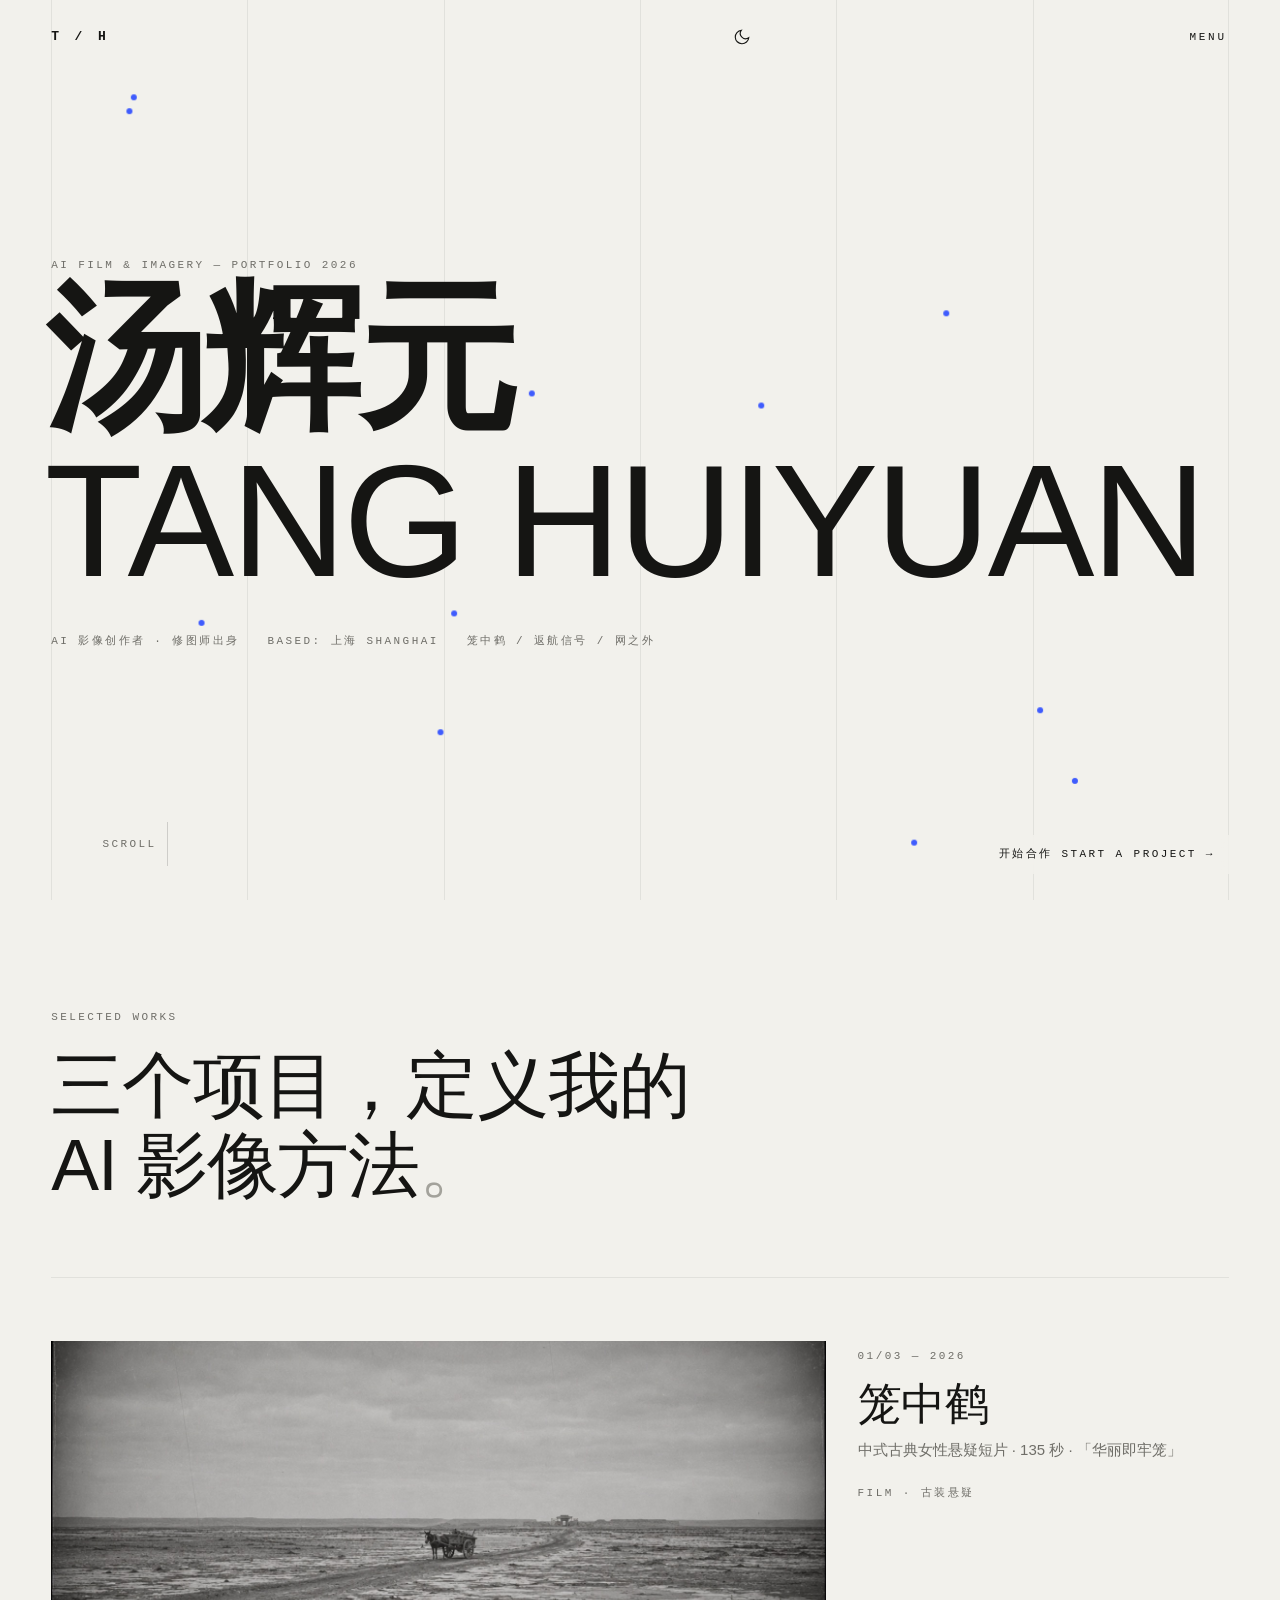
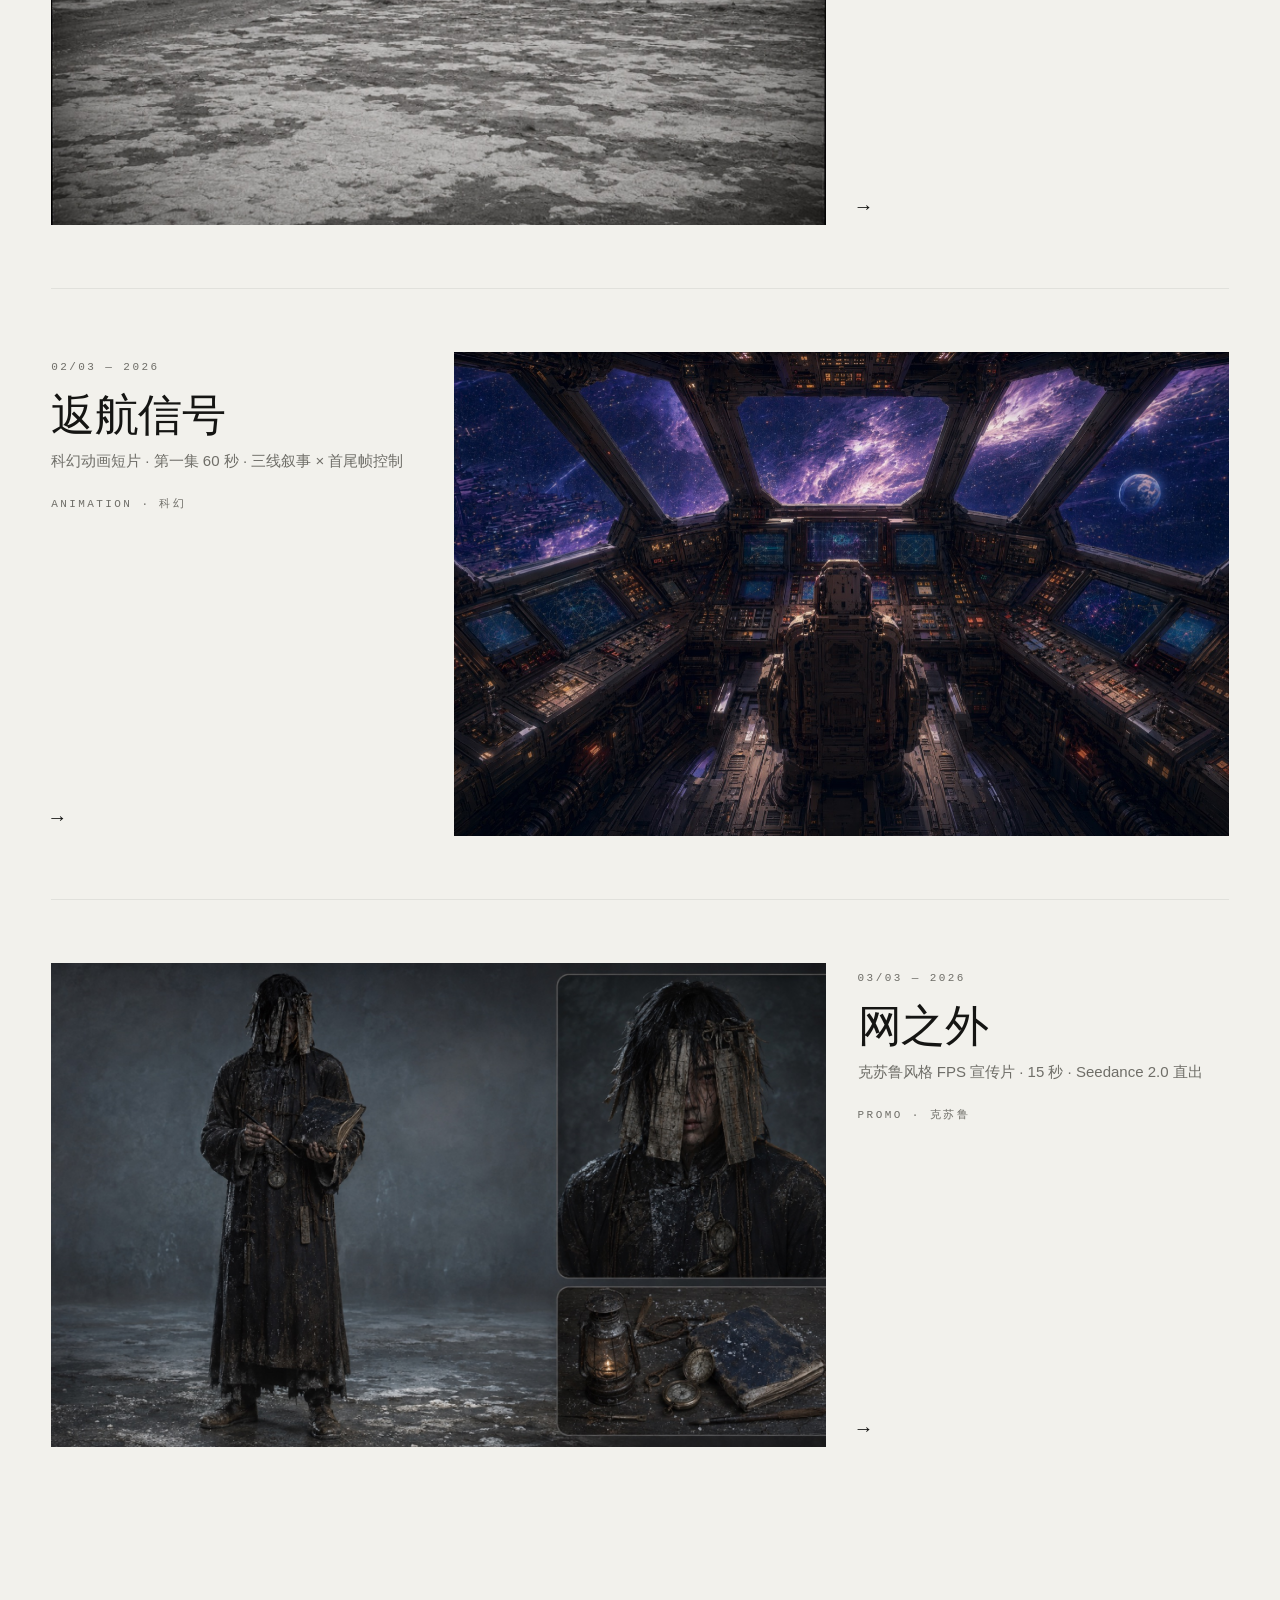
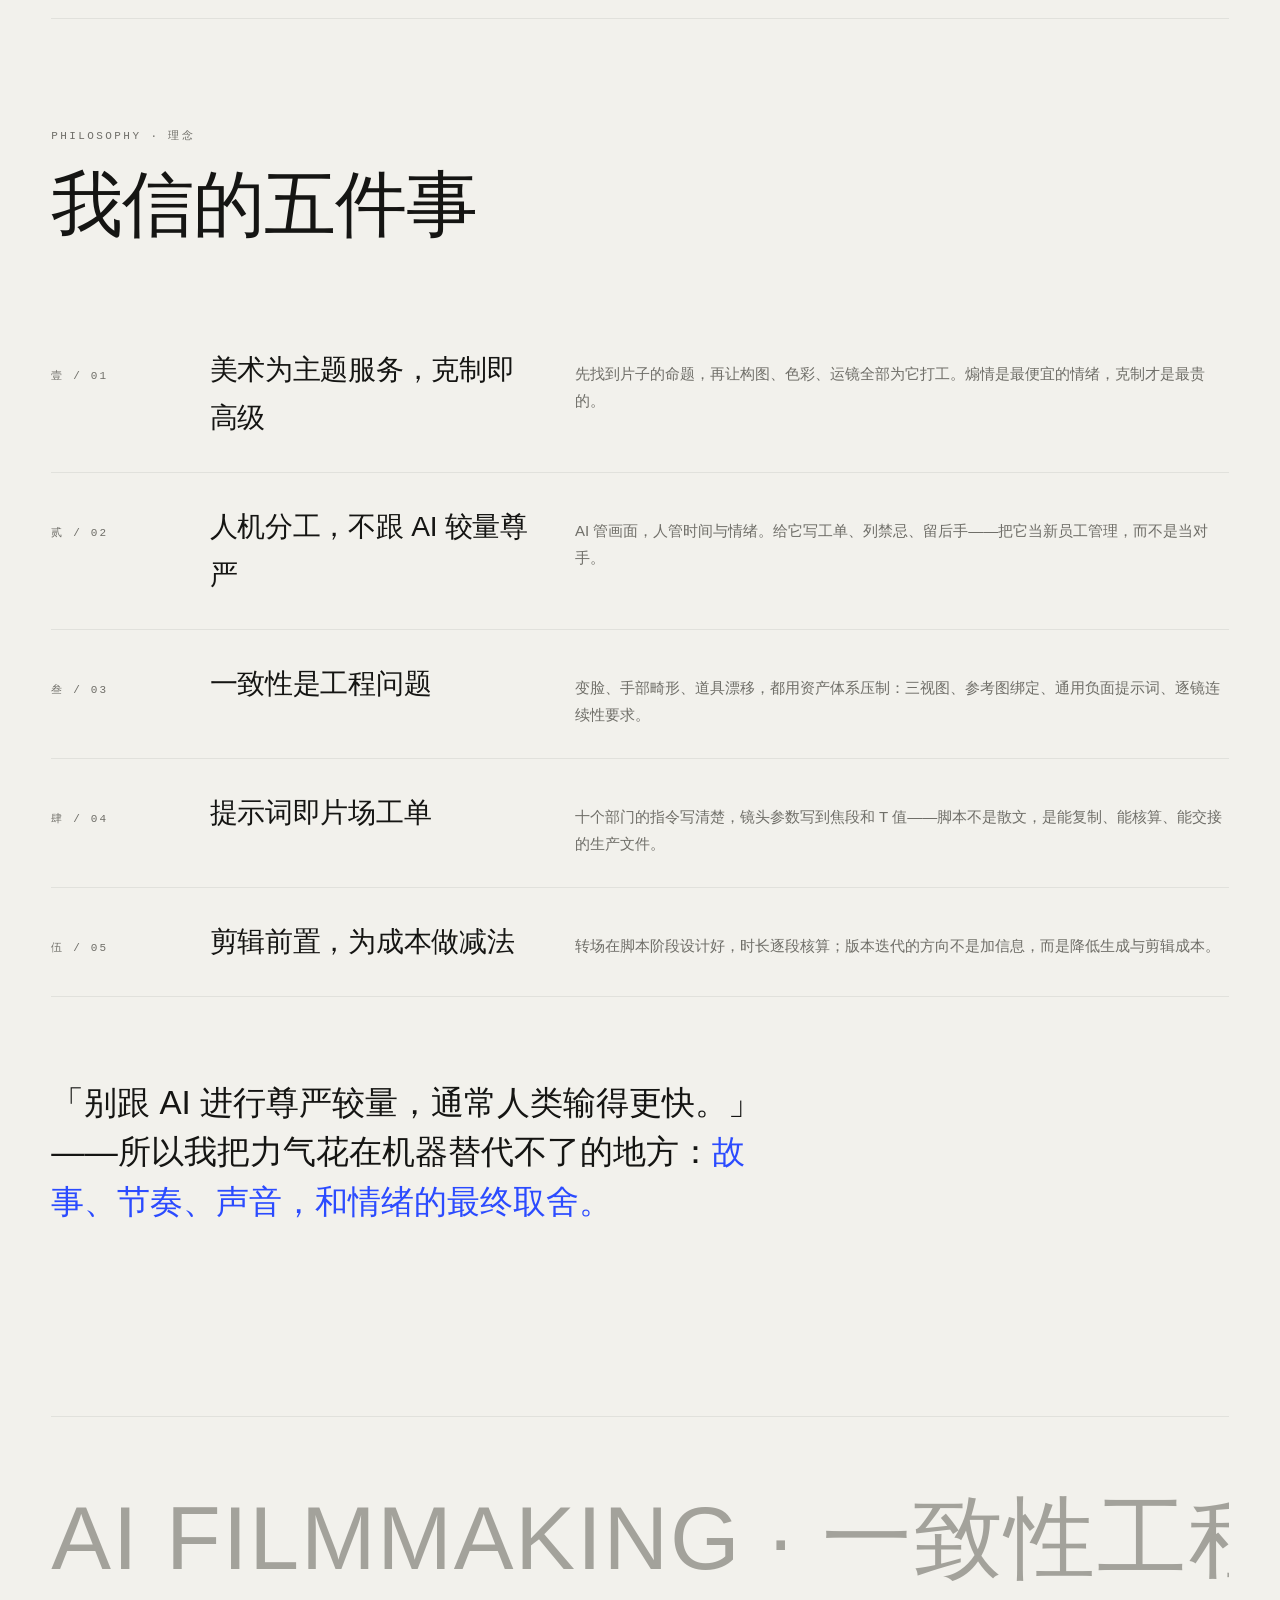
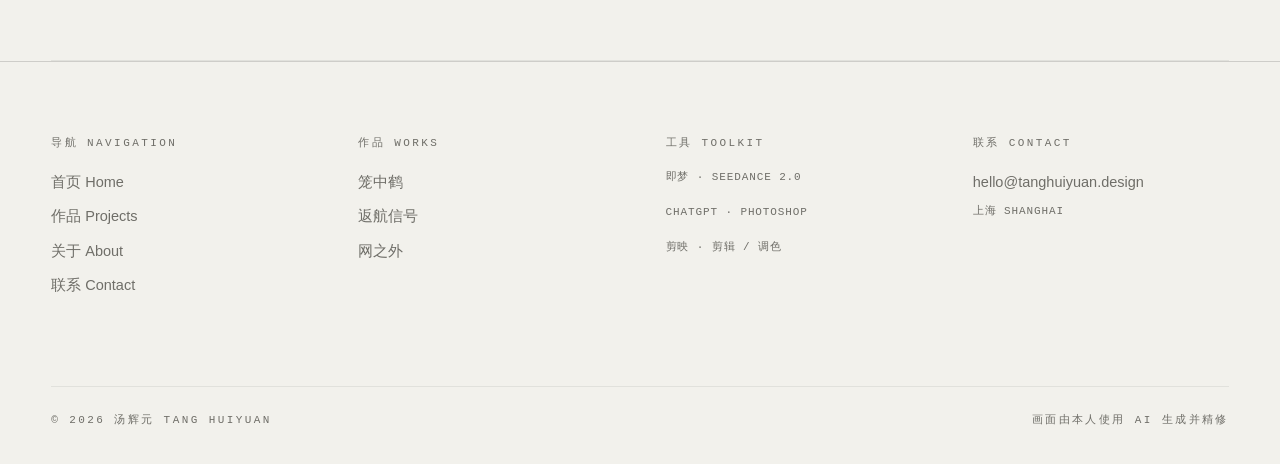
==== index.html @ d863634f "个人网站首发：首页/作品/三个项目详情/关于/联系" ====
<!DOCTYPE html>
<html lang="zh-CN">
<head>
<meta charset="UTF-8">
<meta name="viewport" content="width=device-width, initial-scale=1.0">
<title>汤辉元 TANG HUIYUAN · AI 影像创作者</title>
<meta name="description" content="汤辉元——修图师出身的 AI 影像创作者。笼中鹤 / 返航信号 / 网之外，三个 AI 短片项目与一套创作方法论。">
<link rel="stylesheet" href="css/style.css">
</head>
<body>

<header class="site-header">
  <a class="logo" href="index.html">T / H</a>
  <div class="header-center">
    <button class="theme-toggle" aria-label="切换明暗模式">
      <svg class="icon-moon" viewBox="0 0 24 24"><path d="M21 12.8A9 9 0 1 1 11.2 3a7 7 0 0 0 9.8 9.8z"/></svg>
      <svg class="icon-sun" viewBox="0 0 24 24"><circle cx="12" cy="12" r="4.4"/><path d="M12 2v2.6M12 19.4V22M2 12h2.6M19.4 12H22M4.9 4.9l1.9 1.9M17.2 17.2l1.9 1.9M19.1 4.9l-1.9 1.9M6.8 17.2l-1.9 1.9"/></svg>
    </button>
  </div>
  <button class="menu-btn">MENU</button>
</header>

<!-- 全屏菜单 -->
<div class="menu-overlay">
  <svg class="menu-arc" viewBox="0 0 1440 900" preserveAspectRatio="none" aria-hidden="true">
    <path d="M 380 -60 Q 850 450 320 960" stroke="rgba(240,239,233,0.16)" fill="none" stroke-width="1"/>
    <circle cx="528" cy="144" r="4" fill="#4d6bff"/>
    <circle cx="596" cy="348" r="4" fill="#4d6bff"/>
    <circle cx="584" cy="552" r="4" fill="#4d6bff"/>
    <circle cx="492" cy="756" r="4" fill="#4d6bff"/>
  </svg>
  <button class="menu-close" aria-label="关闭菜单">
    <svg viewBox="0 0 24 24" fill="none"><path d="M5 5l14 14M19 5L5 19"/></svg>
  </button>
  <nav class="menu-items">
    <div class="menu-item"><span class="no">01</span><a href="index.html">Home<span class="chev-hide"></span></a></div>
    <div class="menu-item"><span class="no">02</span><a href="projects.html">Projects</a><button class="toggle-projects chev" aria-label="展开项目列表">▾</button>
      <ul class="menu-sub">
        <li><a href="project-lhz.html"><span class="n">01</span>笼中鹤</a></li>
        <li><a href="project-fhxh.html"><span class="n">02</span>返航信号</a></li>
        <li><a href="project-wzw.html"><span class="n">03</span>网之外</a></li>
      </ul>
    </div>
    <div class="menu-item"><span class="no">03</span><a href="about.html">About</a></div>
    <div class="menu-item"><span class="no">04</span><a href="contact.html">Contact</a></div>
  </nav>
  <div class="menu-meta mono">AI IMAGERY CREATOR · SHANGHAI · 2026</div>
</div>

<main class="wrap">

  <!-- Hero -->
  <section class="hero" data-cursor-preview>
    <div class="cursor-img" aria-hidden="true">
      <img src="assets/asset-06-veiled-cover.jpg" alt="">
      <img src="assets/return-01-cockpit.jpg" alt="">
      <img src="assets/style-oldphoto.jpg" alt="">
    </div>
    <div class="reveal in">
      <span class="mono">AI FILM &amp; IMAGERY — PORTFOLIO 2026</span>
    </div>
    <h1 class="hero-name reveal in d1">汤辉元<br><span class="thin">TANG HUIYUAN</span></h1>
    <div class="hero-meta reveal in d2">
      <span class="mono">AI 影像创作者 · 修图师出身</span>
      <span class="mono">BASED: 上海 SHANGHAI</span>
      <span class="mono">笼中鹤 / 返航信号 / 网之外</span>
    </div>
    <div class="hero-scrollhint"><span class="mono">SCROLL</span><span class="bar"></span></div>
  </section>

  <!-- Selected Works -->
  <section class="section" id="works">
    <div class="sec-head reveal">
      <span class="mono">SELECTED WORKS</span>
      <h2 class="sec-title">三个项目，定义我的<br>AI 影像方法<span class="ghost">。</span></h2>
    </div>

    <a class="work-block reveal" href="project-lhz.html">
      <div class="work-media"><img src="assets/style-oldphoto.jpg" alt="笼中鹤——中式叙事影像探索"></div>
      <div class="work-info">
        <div class="work-idx mono">01/03 — 2026</div>
        <h3 class="work-title">笼中鹤</h3>
        <p class="work-sub">中式古典女性悬疑短片 · 135 秒 · 「华丽即牢笼」</p>
        <span class="work-cat mono">FILM · 古装悬疑</span>
        <span class="work-arrow">→</span>
      </div>
    </a>

    <a class="work-block alt reveal" href="project-fhxh.html">
      <div class="work-media"><img src="assets/return-01-cockpit.jpg" alt="返航信号——驾驶舱主场景概念图"></div>
      <div class="work-info">
        <div class="work-idx mono">02/03 — 2026</div>
        <h3 class="work-title">返航信号</h3>
        <p class="work-sub">科幻动画短片 · 第一集 60 秒 · 三线叙事 × 首尾帧控制</p>
        <span class="work-cat mono">ANIMATION · 科幻</span>
        <span class="work-arrow">→</span>
      </div>
    </a>

    <a class="work-block reveal" href="project-wzw.html">
      <div class="work-media"><img src="assets/asset-06-veiled-cover.jpg" alt="网之外——真人实拍风角色资产"></div>
      <div class="work-info">
        <div class="work-idx mono">03/03 — 2026</div>
        <h3 class="work-title">网之外</h3>
        <p class="work-sub">克苏鲁风格 FPS 宣传片 · 15 秒 · Seedance 2.0 直出</p>
        <span class="work-cat mono">PROMO · 克苏鲁</span>
        <span class="work-arrow">→</span>
      </div>
    </a>
  </section>

  <!-- 理念 -->
  <section class="section beliefs" id="beliefs">
    <div class="sec-head reveal">
      <span class="mono">PHILOSOPHY · 理念</span>
      <h2 class="sec-title">我信的五件事</h2>
    </div>
    <div class="belief-row reveal">
      <span class="b-no">壹 / 01</span>
      <span class="b-t">美术为主题服务，克制即高级</span>
      <span class="b-d">先找到片子的命题，再让构图、色彩、运镜全部为它打工。煽情是最便宜的情绪，克制才是最贵的。</span>
    </div>
    <div class="belief-row reveal">
      <span class="b-no">贰 / 02</span>
      <span class="b-t">人机分工，不跟 AI 较量尊严</span>
      <span class="b-d">AI 管画面，人管时间与情绪。给它写工单、列禁忌、留后手——把它当新员工管理，而不是当对手。</span>
    </div>
    <div class="belief-row reveal">
      <span class="b-no">叁 / 03</span>
      <span class="b-t">一致性是工程问题</span>
      <span class="b-d">变脸、手部畸形、道具漂移，都用资产体系压制：三视图、参考图绑定、通用负面提示词、逐镜连续性要求。</span>
    </div>
    <div class="belief-row reveal">
      <span class="b-no">肆 / 04</span>
      <span class="b-t">提示词即片场工单</span>
      <span class="b-d">十个部门的指令写清楚，镜头参数写到焦段和 T 值——脚本不是散文，是能复制、能核算、能交接的生产文件。</span>
    </div>
    <div class="belief-row reveal">
      <span class="b-no">伍 / 05</span>
      <span class="b-t">剪辑前置，为成本做减法</span>
      <span class="b-d">转场在脚本阶段设计好，时长逐段核算；版本迭代的方向不是加信息，而是降低生成与剪辑成本。</span>
    </div>
    <p class="belief-quote reveal">「别跟 AI 进行尊严较量，通常人类输得更快。」——所以我把力气花在机器替代不了的地方：<em>故事、节奏、声音，和情绪的最终取舍。</em></p>
  </section>

  <!-- 跑马灯 -->
  <div class="marquee" aria-hidden="true">
    <div class="track">
      <span>AI FILMMAKING · 一致性工程 · 片场工单 · 剪辑前置 ·&nbsp;</span>
      <span>AI FILMMAKING · 一致性工程 · 片场工单 · 剪辑前置 ·&nbsp;</span>
    </div>
  </div>

</main>

<footer class="site-footer">
  <div class="foot-grid">
    <div>
      <span class="mono">导航 Navigation</span>
      <ul>
        <li><a href="index.html">首页 Home</a></li>
        <li><a href="projects.html">作品 Projects</a></li>
        <li><a href="about.html">关于 About</a></li>
        <li><a href="contact.html">联系 Contact</a></li>
      </ul>
    </div>
    <div>
      <span class="mono">作品 Works</span>
      <ul>
        <li><a href="project-lhz.html">笼中鹤</a></li>
        <li><a href="project-fhxh.html">返航信号</a></li>
        <li><a href="project-wzw.html">网之外</a></li>
      </ul>
    </div>
    <div>
      <span class="mono">工具 Toolkit</span>
      <ul>
        <li><span class="mono" style="letter-spacing:0.08em;">即梦 · Seedance 2.0</span></li>
        <li><span class="mono" style="letter-spacing:0.08em;">ChatGPT · Photoshop</span></li>
        <li><span class="mono" style="letter-spacing:0.08em;">剪映 · 剪辑 / 调色</span></li>
      </ul>
    </div>
    <div>
      <span class="mono">联系 Contact</span>
      <ul>
        <li><a href="contact.html">hello@tanghuiyuan.design</a></li>
        <li><span class="mono" style="letter-spacing:0.08em;">上海 SHANGHAI</span></li>
      </ul>
    </div>
  </div>
  <div class="foot-bottom">
    <span class="mono">© 2026 汤辉元 TANG HUIYUAN</span>
    <span class="mono">画面由本人使用 AI 生成并精修</span>
  </div>
</footer>

<a class="start-project" href="contact.html">开始合作 START A PROJECT →</a>

<script src="js/main.js"></script>
</body>
</html>
---- css/style.css ----
/* ============================================================
   汤辉元 · 个人网站 — Swiss/Editorial 风格
   浅色默认 + 深色切换 / 网格线 + 蓝点 / 超大标题 + 等宽标签
   ============================================================ */

:root {
  --bg: #f2f1ec;
  --ink: #151513;
  --muted: #6f6e68;
  --faint: #a3a29b;
  --line: rgba(21, 21, 19, 0.07);
  --line-strong: rgba(21, 21, 19, 0.16);
  --dot: #2b4bff;
  --accent: #2b4bff;
  --panel: rgba(21, 21, 19, 0.04);
  --header-bg: rgba(242, 241, 236, 0.82);
  --ease: cubic-bezier(0.22, 1, 0.36, 1);
  --font-sans: "Helvetica Neue", "PingFang SC", "Hiragino Sans GB", "Microsoft YaHei", Arial, sans-serif;
  --font-mono: "SF Mono", "Menlo", "Monaco", ui-monospace, monospace;
}

body.dark {
  --bg: #0e0e0d;
  --ink: #eceae4;
  --muted: #8f8e88;
  --faint: #5c5b56;
  --line: rgba(236, 234, 228, 0.08);
  --line-strong: rgba(236, 234, 228, 0.2);
  --dot: #4d6bff;
  --accent: #6c85ff;
  --panel: rgba(236, 234, 228, 0.05);
  --header-bg: rgba(14, 14, 13, 0.82);
}

* { margin: 0; padding: 0; box-sizing: border-box; }

html { scroll-behavior: smooth; }

body {
  background: var(--bg);
  color: var(--ink);
  font-family: var(--font-sans);
  font-size: 16px;
  line-height: 1.7;
  -webkit-font-smoothing: antialiased;
  transition: background 0.5s var(--ease), color 0.5s var(--ease);
  overflow-x: hidden;
}

::selection { background: var(--dot); color: #fff; }

a { color: inherit; text-decoration: none; }
img { display: block; max-width: 100%; }
button { background: none; border: none; cursor: pointer; color: inherit; font: inherit; }

/* ---------- 等宽标签 ---------- */
.mono {
  font-family: var(--font-mono);
  font-size: 11px;
  letter-spacing: 0.22em;
  text-transform: uppercase;
  color: var(--muted);
  font-weight: 400;
}

/* ---------- 固定网格线 ---------- */
.gridlines {
  position: fixed; inset: 0;
  pointer-events: none;
  z-index: 0;
  display: grid;
  grid-template-columns: repeat(6, 1fr);
  padding: 0 clamp(20px, 4vw, 64px);
}
.gridlines span {
  border-left: 1px solid var(--line);
  transition: border-color 0.5s var(--ease);
}
.gridlines span:last-child { border-right: 1px solid var(--line); }

/* ---------- 蓝点层 ---------- */
.dots { position: fixed; inset: 0; pointer-events: none; z-index: 1; }
.dot {
  position: absolute;
  width: 6px; height: 6px;
  border-radius: 50%;
  background: var(--dot);
  opacity: 0.9;
  will-change: transform;
}

/* ---------- 页头 ---------- */
.site-header {
  position: fixed;
  top: 0; left: 0; right: 0;
  z-index: 60;
  display: flex;
  align-items: center;
  justify-content: space-between;
  padding: 22px clamp(20px, 4vw, 64px);
  background: transparent;
  transition: background 0.4s var(--ease), backdrop-filter 0.4s;
}
.site-header.scrolled {
  background: var(--header-bg);
  backdrop-filter: blur(10px);
  -webkit-backdrop-filter: blur(10px);
}
.logo {
  font-family: var(--font-mono);
  font-size: 13px;
  letter-spacing: 0.3em;
  font-weight: 600;
  z-index: 2;
}
.header-center { position: absolute; left: 58%; transform: translateX(-50%); }
.theme-toggle {
  width: 36px; height: 36px;
  display: flex; align-items: center; justify-content: center;
  border-radius: 50%;
  transition: transform 0.4s var(--ease);
}
.theme-toggle:hover { transform: rotate(40deg) scale(1.1); }
.theme-toggle svg { width: 18px; height: 18px; stroke: var(--ink); fill: none; stroke-width: 1.5; }
.theme-toggle .icon-sun { display: none; }
body.dark .theme-toggle .icon-moon { display: none; }
body.dark .theme-toggle .icon-sun { display: block; }
.menu-btn {
  font-family: var(--font-mono);
  font-size: 11px;
  letter-spacing: 0.25em;
  z-index: 2;
  padding: 6px 2px;
  position: relative;
}
.menu-btn::after {
  content: ""; position: absolute; left: 0; bottom: 0;
  width: 100%; height: 1px; background: var(--ink);
  transform: scaleX(0); transform-origin: right;
  transition: transform 0.4s var(--ease);
}
.menu-btn:hover::after { transform: scaleX(1); transform-origin: left; }

/* ---------- 全屏菜单 ---------- */
.menu-overlay {
  position: fixed; inset: 0;
  background: #101010;
  color: #f0efe9;
  z-index: 100;
  opacity: 0;
  visibility: hidden;
  transition: opacity 0.55s var(--ease), visibility 0.55s;
  overflow: hidden;
}
.menu-overlay.open { opacity: 1; visibility: visible; }
.menu-arc { position: absolute; inset: 0; }
.menu-items {
  position: absolute; inset: 0;
  padding: 0 clamp(24px, 6vw, 100px);
  pointer-events: none;
}
.menu-items a, .menu-items button { pointer-events: auto; }
.menu-item {
  position: absolute;
  display: flex;
  align-items: baseline;
  gap: 14px;
  opacity: 0;
  transform: translateY(30px);
  transition: opacity 0.5s var(--ease), transform 0.5s var(--ease);
}
.menu-overlay.open .menu-item { opacity: 1; transform: translateY(0); }
.menu-overlay.open .menu-item:nth-child(1) { transition-delay: 0.15s; }
.menu-overlay.open .menu-item:nth-child(2) { transition-delay: 0.24s; }
.menu-overlay.open .menu-item:nth-child(3) { transition-delay: 0.33s; }
.menu-overlay.open .menu-item:nth-child(4) { transition-delay: 0.42s; }
.menu-item .no {
  font-family: var(--font-mono);
  font-size: 11px;
  letter-spacing: 0.2em;
  color: #8b8a84;
}
.menu-item a {
  font-size: clamp(34px, 4.6vw, 58px);
  font-weight: 500;
  letter-spacing: -0.01em;
  color: #f0efe9;
  transition: color 0.3s;
  line-height: 1.15;
}
.menu-item a:hover { color: #6c85ff; }
.menu-item .chev { font-size: 0.5em; color: #8b8a84; margin-left: 6px; }
.menu-sub {
  list-style: none;
  margin: 10px 0 0 4px;
  display: none;
}
.menu-sub li { margin: 2px 0; }
.menu-sub a {
  font-size: 14px;
  color: #8b8a84;
  letter-spacing: 0.02em;
  font-weight: 400;
}
.menu-sub a:hover { color: #f0efe9; }
.menu-sub .n { font-family: var(--font-mono); font-size: 10px; margin-right: 8px; }
.menu-close {
  position: absolute; top: 24px; right: clamp(20px, 4vw, 64px);
  width: 40px; height: 40px;
  display: flex; align-items: center; justify-content: center;
  z-index: 5;
}
.menu-close svg { width: 22px; height: 22px; stroke: #f0efe9; stroke-width: 1.5; }
.menu-meta {
  position: absolute;
  left: clamp(24px, 6vw, 100px); bottom: 34px;
  color: #8b8a84;
}

/* ---------- 布局容器 ---------- */
.wrap {
  position: relative;
  z-index: 2;
  padding: 0 clamp(20px, 4vw, 64px);
}
.section { padding: clamp(80px, 12vh, 160px) 0; }

/* ---------- Hero ---------- */
.hero {
  min-height: 100vh;
  display: flex;
  flex-direction: column;
  justify-content: center;
  position: relative;
}
.hero-name {
  font-size: clamp(64px, 12.5vw, 190px);
  font-weight: 600;
  line-height: 1.02;
  letter-spacing: -0.02em;
  margin-left: -0.04em;
}
.hero-name .thin { font-weight: 300; }
.hero-meta {
  display: flex;
  flex-wrap: wrap;
  gap: 28px;
  margin-top: 30px;
}
.hero-meta span { white-space: nowrap; }
.hero-scrollhint {
  position: absolute;
  bottom: 34px; left: clamp(20px, 4vw, 64px);
  display: flex; align-items: center; gap: 10px;
}
.hero-scrollhint .bar {
  width: 1px; height: 44px;
  background: var(--line-strong);
  position: relative;
  overflow: hidden;
}
.hero-scrollhint .bar::after {
  content: ""; position: absolute; left: 0; top: -50%;
  width: 100%; height: 50%;
  background: var(--ink);
  animation: drip 2.2s var(--ease) infinite;
}
@keyframes drip {
  0% { top: -50%; } 100% { top: 110%; }
}

/* ---------- 鼠标跟随预览图 ---------- */
.cursor-img {
  position: fixed;
  z-index: 50;
  width: 220px; height: 150px;
  pointer-events: none;
  overflow: hidden;
  opacity: 0;
  transform: translate(-50%, -50%) scale(0.85) rotate(-2deg);
  transition: opacity 0.35s var(--ease);
  will-change: transform;
}
.cursor-img.show { opacity: 1; }
.cursor-img img {
  position: absolute; inset: 0;
  width: 100%; height: 100%; object-fit: cover;
  opacity: 0;
  transition: opacity 0.28s var(--ease);
}
.cursor-img img.current { opacity: 1; }

/* ---------- 章节标题 ---------- */
.sec-head { margin-bottom: clamp(40px, 6vw, 72px); }
.sec-head .mono { display: block; margin-bottom: 18px; }
.sec-title {
  font-size: clamp(38px, 5.6vw, 84px);
  font-weight: 500;
  line-height: 1.12;
  letter-spacing: -0.015em;
  max-width: 14em;
}
.sec-title .ghost { color: var(--faint); }

/* ---------- 项目大块（首页） ---------- */
.work-block {
  display: grid;
  grid-template-columns: repeat(6, 1fr);
  gap: 0 clamp(16px, 2.5vw, 40px);
  padding: clamp(48px, 7vh, 96px) 0;
  border-top: 1px solid var(--line);
  position: relative;
}
.work-block .work-media {
  grid-column: 1 / 5;
  overflow: hidden;
  position: relative;
}
.work-block.alt .work-media { grid-column: 3 / 7; order: 2; }
.work-block .work-media img {
  width: 100%; height: 100%;
  aspect-ratio: 16 / 10;
  object-fit: cover;
  transition: transform 1s var(--ease);
}
.work-block:hover .work-media img { transform: scale(1.035); }
.work-info {
  grid-column: 5 / 7;
  display: flex;
  flex-direction: column;
  justify-content: flex-start;
  padding-top: 6px;
}
.work-block.alt .work-info { grid-column: 1 / 3; order: 1; }
.work-idx { margin-bottom: 14px; }
.work-title {
  font-size: clamp(30px, 3.4vw, 52px);
  font-weight: 500;
  line-height: 1.12;
  letter-spacing: -0.01em;
  transition: color 0.3s;
}
.work-block:hover .work-title { color: var(--accent); }
.work-sub { font-size: 15px; color: var(--muted); margin-top: 8px; }
.work-cat { margin-top: 22px; }
.work-arrow {
  margin-top: auto;
  font-family: var(--font-mono);
  font-size: 20px;
  color: var(--ink);
  transition: transform 0.4s var(--ease);
  padding-top: 30px;
}
.work-block:hover .work-arrow { transform: translateX(8px); }

/* ---------- 理念条 ---------- */
.beliefs { border-top: 1px solid var(--line); }
.belief-row {
  display: grid;
  grid-template-columns: 120px 1fr 2fr;
  gap: clamp(16px, 3vw, 48px);
  padding: 30px 0;
  border-bottom: 1px solid var(--line);
  align-items: baseline;
}
.belief-row .b-no { font-family: var(--font-mono); font-size: 11px; letter-spacing: 0.2em; color: var(--muted); }
.belief-row .b-t { font-size: clamp(20px, 2.2vw, 30px); font-weight: 500; letter-spacing: -0.01em; }
.belief-row .b-d { font-size: 15px; color: var(--muted); line-height: 1.8; }
.belief-quote {
  font-size: clamp(22px, 2.6vw, 36px);
  font-weight: 400;
  line-height: 1.5;
  max-width: 22em;
  padding: clamp(60px, 9vh, 120px) 0;
}
.belief-quote em { font-style: normal; color: var(--accent); }

/* ---------- Projects 索引表 ---------- */
.proj-table { border-top: 1px solid var(--line-strong); margin-top: clamp(30px, 5vh, 60px); }
.proj-row {
  display: grid;
  grid-template-columns: 90px 2.4fr 1.4fr 110px 60px;
  align-items: center;
  padding: 30px clamp(4px, 1vw, 16px);
  border-bottom: 1px solid var(--line);
  transition: background 0.35s var(--ease), color 0.35s var(--ease);
  position: relative;
}
.proj-row .p-no, .proj-row .p-cat, .proj-row .p-year, .proj-row .p-arrow {
  font-family: var(--font-mono);
  font-size: 11px;
  letter-spacing: 0.2em;
  text-transform: uppercase;
  color: var(--muted);
  transition: color 0.35s var(--ease);
}
.proj-row .p-title { font-size: clamp(24px, 2.6vw, 40px); font-weight: 500; letter-spacing: -0.01em; }
.proj-row .p-arrow { text-align: right; font-size: 16px; transition: transform 0.4s var(--ease); }
.proj-row:hover { background: var(--ink); color: var(--bg); }
.proj-row:hover .p-no, .proj-row:hover .p-cat, .proj-row:hover .p-year { color: var(--bg); opacity: 0.65; }
.proj-row:hover .p-arrow { color: var(--bg); transform: translateX(6px); }

/* ---------- 项目详情 ---------- */
.case-hero {
  position: relative;
  min-height: 92vh;
  display: flex;
  align-items: flex-end;
  color: #f0efe9;
  overflow: hidden;
}
.case-hero .bgimg {
  position: absolute; inset: 0;
}
.case-hero .bgimg img {
  width: 100%; height: 100%; object-fit: cover;
  animation: slowzoom 14s var(--ease) forwards;
}
@keyframes slowzoom { from { transform: scale(1.08); } to { transform: scale(1); } }
/* 详情页深色大图上，页头未滚动时用浅色 */
body:has(.case-hero) .site-header:not(.scrolled) { color: #f0efe9; }
body:has(.case-hero) .site-header:not(.scrolled) .theme-toggle svg { stroke: #f0efe9; }

.case-hero .shade {
  position: absolute; inset: 0;
  background: linear-gradient(180deg, rgba(10,10,10,0.38) 0%, rgba(10,10,10,0.14) 42%, rgba(10,10,10,0.74) 100%);
}
.case-hero .inner {
  position: relative; z-index: 2;
  width: 100%;
  padding: 0 clamp(20px, 4vw, 64px) clamp(44px, 7vh, 80px);
}
.case-hero .mono { color: rgba(240,239,233,0.75); display: block; margin-bottom: 16px; }
.case-hero h1 {
  font-size: clamp(56px, 9vw, 140px);
  font-weight: 500;
  line-height: 1.02;
  letter-spacing: -0.02em;
}
.case-hero .case-sub { font-size: clamp(17px, 1.6vw, 22px); color: rgba(240,239,233,0.85); margin-top: 14px; font-weight: 300; }
.case-meta {
  display: grid;
  grid-template-columns: 1fr 1fr 2fr;
  gap: clamp(20px, 4vw, 60px);
  margin-top: clamp(36px, 6vh, 64px);
  padding-top: 26px;
  border-top: 1px solid rgba(240,239,233,0.25);
}
.case-meta .mono { display: block; margin-bottom: 10px; color: rgba(240,239,233,0.55); }
.case-meta .v { font-size: 15px; font-weight: 400; }
.case-meta .v.big { line-height: 1.75; }

/* 详情正文：左吸附文字 + 右图片流 */
.case-body {
  display: grid;
  grid-template-columns: repeat(6, 1fr);
  gap: 0 clamp(16px, 2.5vw, 40px);
  padding: clamp(80px, 12vh, 150px) 0;
}
.case-text { grid-column: 1 / 3; }
.case-text .sticky { position: sticky; top: 110px; }
.case-text .mono { display: block; margin-bottom: 16px; }
.case-text h2 { font-size: clamp(28px, 3vw, 44px); font-weight: 500; line-height: 1.2; margin-bottom: 24px; letter-spacing: -0.01em; }
.case-text p { font-size: 15.5px; color: var(--muted); line-height: 1.9; }
.case-text p + p { margin-top: 14px; }
.case-gallery { grid-column: 3 / 7; display: flex; flex-direction: column; gap: clamp(24px, 4vh, 48px); }
.case-gallery figure img {
  width: 100%;
  transition: transform 1s var(--ease);
}
.case-gallery figure { overflow: hidden; }
.case-gallery figure:hover img { transform: scale(1.03); }
.case-gallery figcaption { margin-top: 10px; }
.case-list { margin-top: 28px; }
.case-list li {
  list-style: none;
  padding: 13px 0;
  border-bottom: 1px solid var(--line);
  font-size: 14.5px;
  color: var(--muted);
  display: flex; gap: 14px;
}
.case-list li b { color: var(--ink); font-weight: 500; white-space: nowrap; }

/* 上/下一个项目 */
.case-nav {
  display: grid;
  grid-template-columns: 1fr 1fr;
  border-top: 1px solid var(--line-strong);
}
.case-nav a {
  padding: clamp(40px, 7vh, 80px) clamp(20px, 4vw, 64px);
  transition: background 0.35s var(--ease), color 0.35s var(--ease);
}
.case-nav a:hover { background: var(--ink); color: var(--bg); }
.case-nav a.next { text-align: right; border-left: 1px solid var(--line); }
.case-nav .mono { display: block; margin-bottom: 12px; }
.case-nav .t { font-size: clamp(26px, 3vw, 44px); font-weight: 500; letter-spacing: -0.01em; }

/* ---------- 跑马灯 ---------- */
.marquee {
  overflow: hidden;
  border-top: 1px solid var(--line);
  border-bottom: 1px solid var(--line);
  padding: clamp(28px, 5vh, 54px) 0;
  white-space: nowrap;
}
.marquee .track {
  display: inline-flex;
  gap: 0.6em;
  animation: marquee 30s linear infinite;
  font-size: clamp(48px, 7vw, 110px);
  font-weight: 500;
  letter-spacing: 0.02em;
  color: var(--faint);
  text-transform: uppercase;
}
@keyframes marquee {
  from { transform: translateX(0); }
  to { transform: translateX(-50%); }
}

/* ---------- About ---------- */
.about-grid {
  display: grid;
  grid-template-columns: repeat(6, 1fr);
  gap: 0 clamp(16px, 2.5vw, 40px);
  padding-top: 140px;
}
.about-photo { grid-column: 1 / 4; }
.about-photo img { width: 100%; aspect-ratio: 4 / 5; object-fit: cover; filter: grayscale(0.15); }
.about-copy { grid-column: 4 / 7; padding-top: clamp(40px, 10vh, 120px); }
.about-copy .mono { display: block; margin-bottom: 18px; }
.about-copy h1 {
  font-size: clamp(40px, 5vw, 72px);
  font-weight: 500;
  line-height: 1.1;
  letter-spacing: -0.015em;
  margin-bottom: 34px;
}
.about-copy h1 .ghost { color: var(--faint); }
.about-copy p { font-size: 16.5px; line-height: 1.95; color: var(--muted); }
.about-copy p + p { margin-top: 18px; }
.exp-sec { padding: clamp(80px, 12vh, 150px) 0; }
.exp-row {
  display: grid;
  grid-template-columns: 220px 1.6fr 2fr;
  gap: clamp(16px, 3vw, 48px);
  padding: 26px 0;
  border-bottom: 1px solid var(--line);
  align-items: baseline;
}
.exp-row .e-era { font-family: var(--font-mono); font-size: 11px; letter-spacing: 0.18em; color: var(--muted); text-transform: uppercase; }
.exp-row .e-t { font-size: clamp(18px, 1.8vw, 24px); font-weight: 500; }
.exp-row .e-d { font-size: 14.5px; color: var(--muted); line-height: 1.8; }

/* ---------- Contact ---------- */
.contact-hero { min-height: 88vh; display: flex; flex-direction: column; justify-content: center; padding-top: 100px; }
.contact-hero h1 {
  font-size: clamp(48px, 8.4vw, 130px);
  font-weight: 500;
  line-height: 1.06;
  letter-spacing: -0.02em;
}
.contact-hero h1 a { transition: color 0.3s; }
.contact-hero h1 a:hover { color: var(--accent); }
.contact-cols {
  display: grid;
  grid-template-columns: repeat(3, 1fr);
  gap: clamp(20px, 4vw, 60px);
  margin-top: clamp(50px, 9vh, 100px);
  padding-top: 30px;
  border-top: 1px solid var(--line-strong);
}
.contact-cols .mono { display: block; margin-bottom: 12px; }
.contact-cols .v { font-size: 15px; color: var(--muted); line-height: 1.9; }

/* ---------- 页脚 ---------- */
.site-footer {
  position: relative;
  z-index: 2;
  border-top: 1px solid var(--line-strong);
  padding: clamp(48px, 8vh, 90px) clamp(20px, 4vw, 64px) 34px;
}
.foot-grid {
  display: grid;
  grid-template-columns: repeat(4, 1fr);
  gap: clamp(20px, 4vw, 60px);
  margin-bottom: clamp(50px, 9vh, 90px);
}
.foot-grid .mono { display: block; margin-bottom: 16px; }
.foot-grid ul { list-style: none; }
.foot-grid li { margin: 7px 0; }
.foot-grid a { font-size: 14.5px; color: var(--muted); transition: color 0.25s; position: relative; }
.foot-grid a:hover { color: var(--accent); }
.foot-bottom {
  display: flex;
  justify-content: space-between;
  align-items: center;
  padding-top: 24px;
  border-top: 1px solid var(--line);
}

/* ---------- START A PROJECT 固定角标 ---------- */
.start-project {
  position: fixed;
  right: clamp(20px, 4vw, 64px);
  bottom: 26px;
  z-index: 55;
  font-family: var(--font-mono);
  font-size: 11px;
  letter-spacing: 0.22em;
  color: var(--ink);
  display: inline-flex;
  align-items: center;
  gap: 10px;
  background: var(--header-bg);
  backdrop-filter: blur(8px);
  -webkit-backdrop-filter: blur(8px);
  padding: 10px 14px;
  transition: gap 0.35s var(--ease), color 0.3s;
}
.start-project:hover { gap: 18px; color: var(--accent); }

/* ---------- 滚动入场 ---------- */
.reveal {
  opacity: 0;
  transform: translateY(36px);
  transition: opacity 0.9s var(--ease), transform 0.9s var(--ease);
}
.reveal.in { opacity: 1; transform: translateY(0); }
.reveal.d1 { transition-delay: 0.08s; }
.reveal.d2 { transition-delay: 0.16s; }
.reveal.d3 { transition-delay: 0.24s; }

/* ---------- 响应式 ---------- */
@media (max-width: 900px) {
  .menu-items { position: absolute; inset: auto 0 0 0; top: 110px; display: flex; flex-direction: column; gap: 30px; padding: 0 28px; }
  .menu-item { position: static !important; flex-wrap: wrap; }
  .menu-item a { font-size: 34px; }
  .chev-hide { display: none; }
  .work-block, .work-block.alt { display: flex; flex-direction: column; gap: 20px; }
  .work-block.alt .work-media { order: 0; }
  .belief-row { grid-template-columns: 70px 1fr; }
  .belief-row .b-d { grid-column: 2; }
  .proj-row { grid-template-columns: 50px 1.6fr 90px 40px; }
  .proj-row .p-cat { display: none; }
  .case-body { display: flex; flex-direction: column; gap: 40px; }
  .case-text .sticky { position: static; }
  .case-meta { grid-template-columns: 1fr; gap: 18px; }
  .about-grid { display: flex; flex-direction: column; gap: 36px; }
  .exp-row { grid-template-columns: 1fr; gap: 6px; }
  .foot-grid { grid-template-columns: repeat(2, 1fr); }
  .contact-cols { grid-template-columns: 1fr; }
  .header-center { display: none; }
  .hero-meta { gap: 14px; }
}
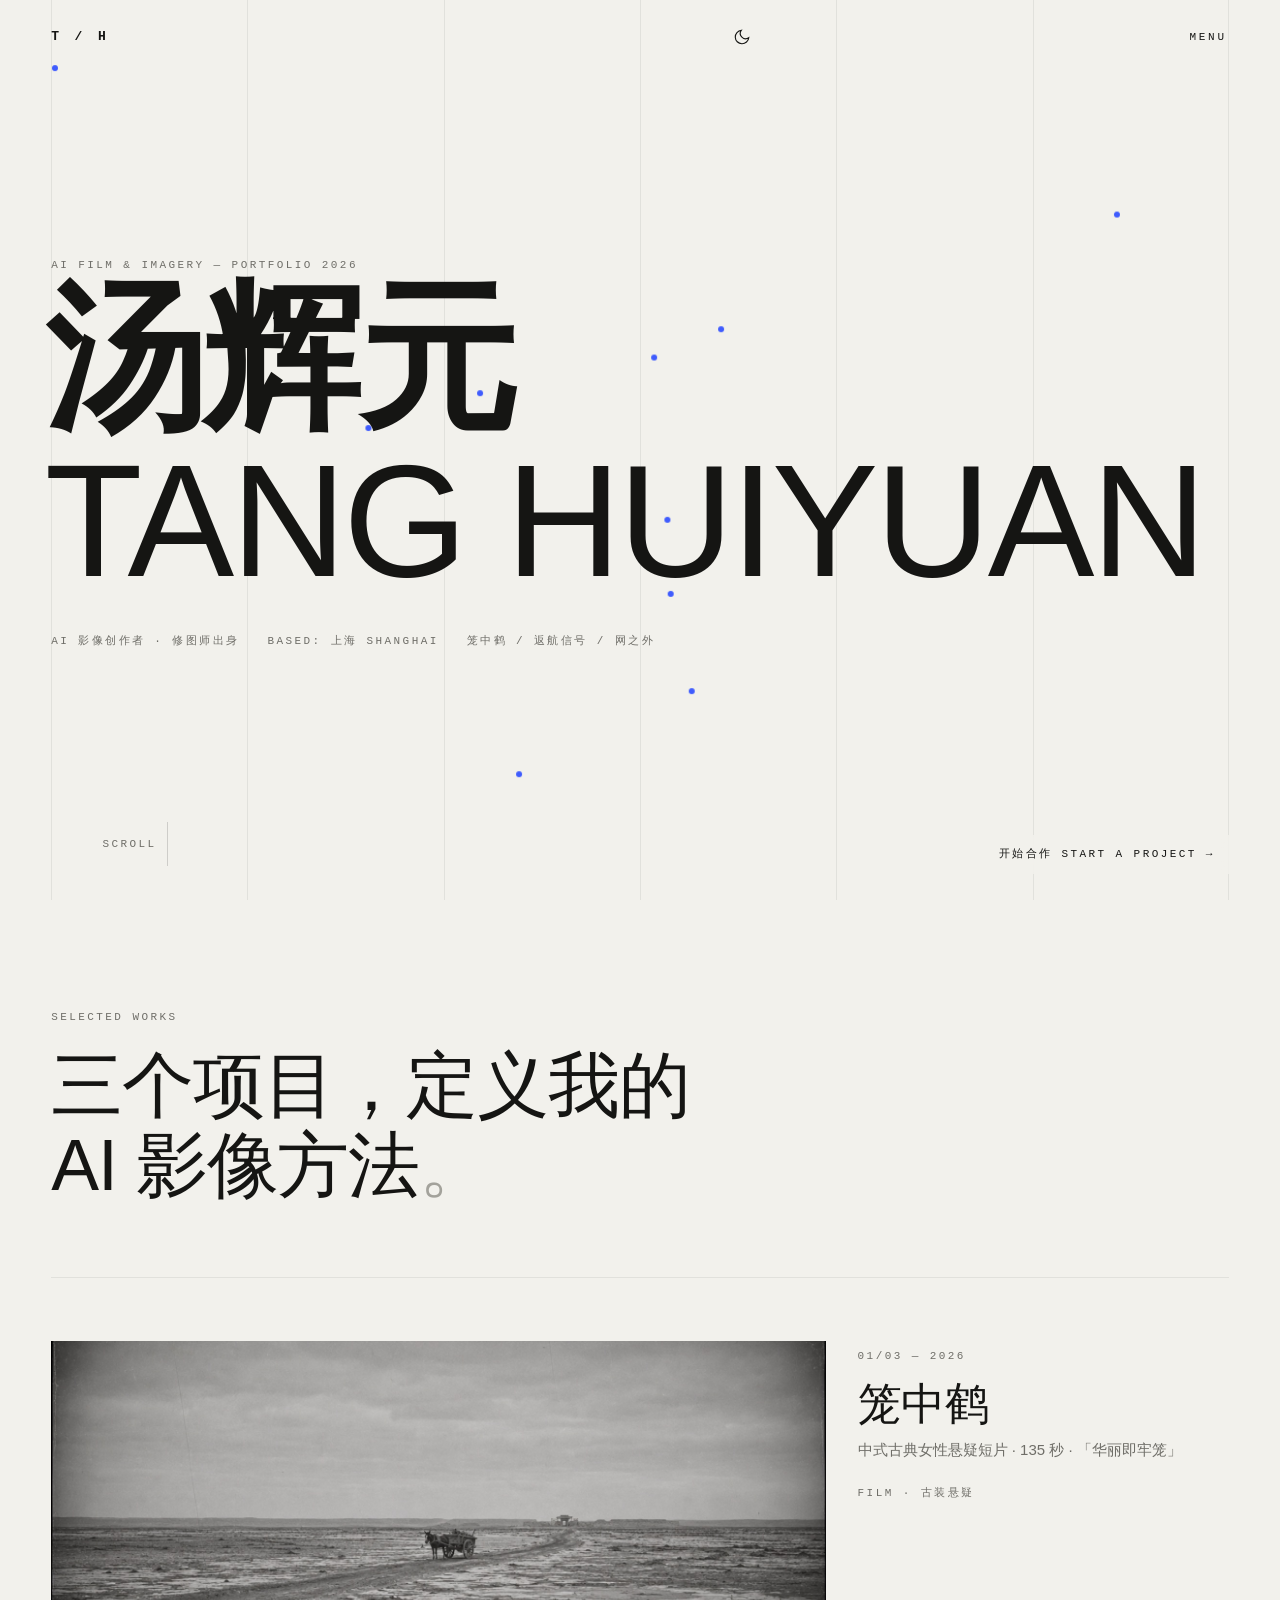
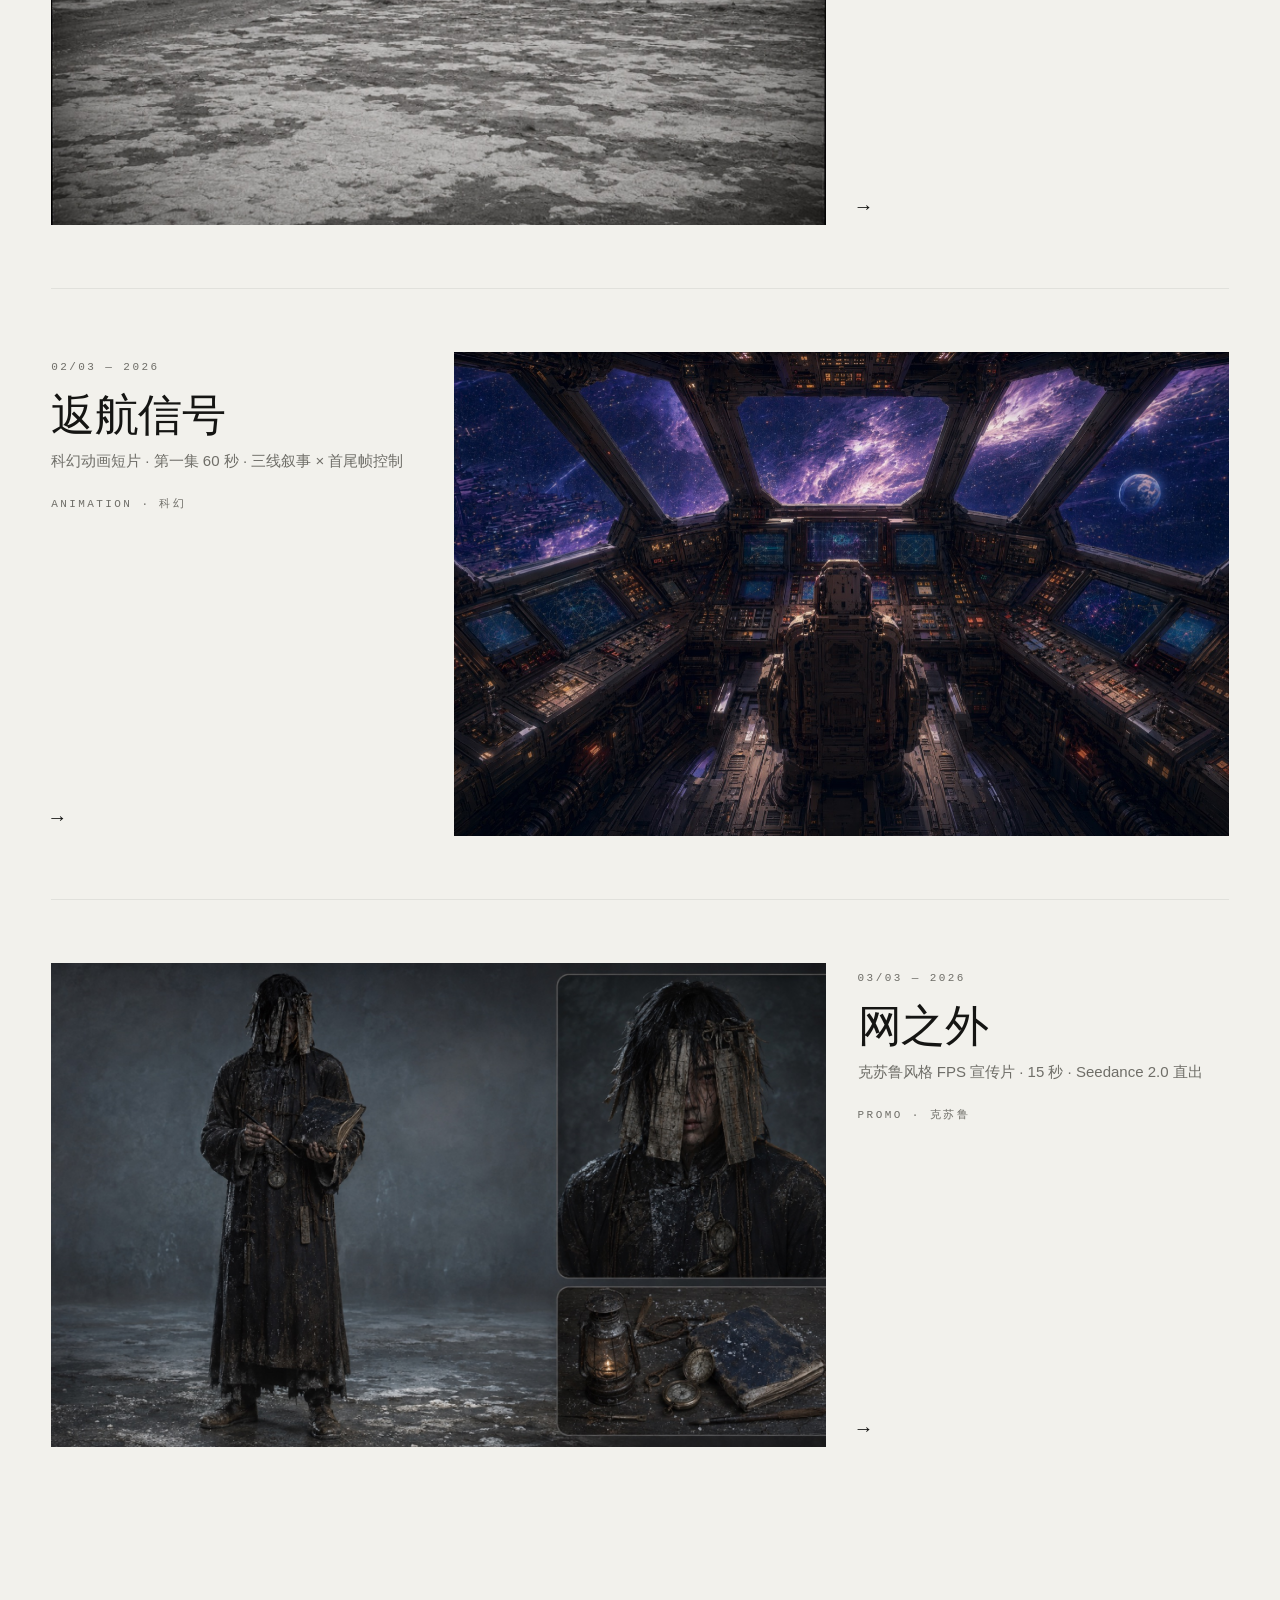
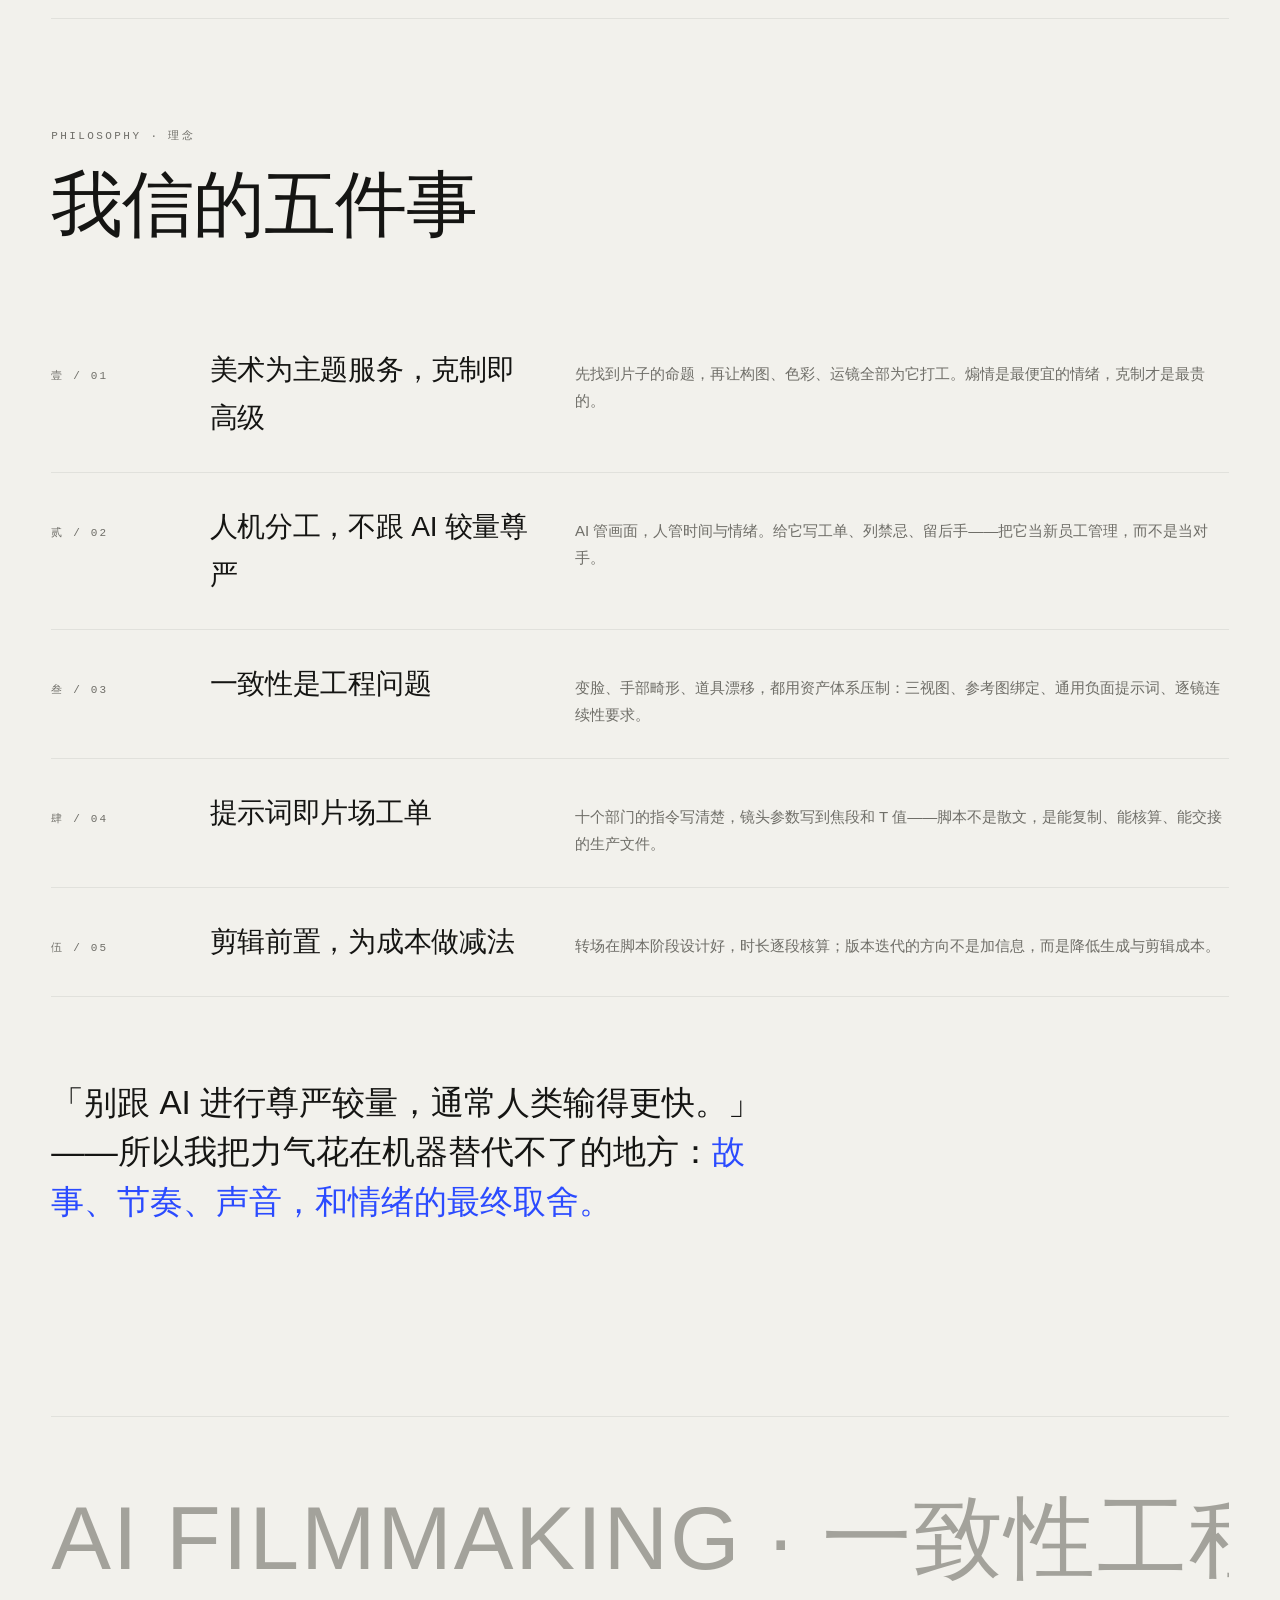
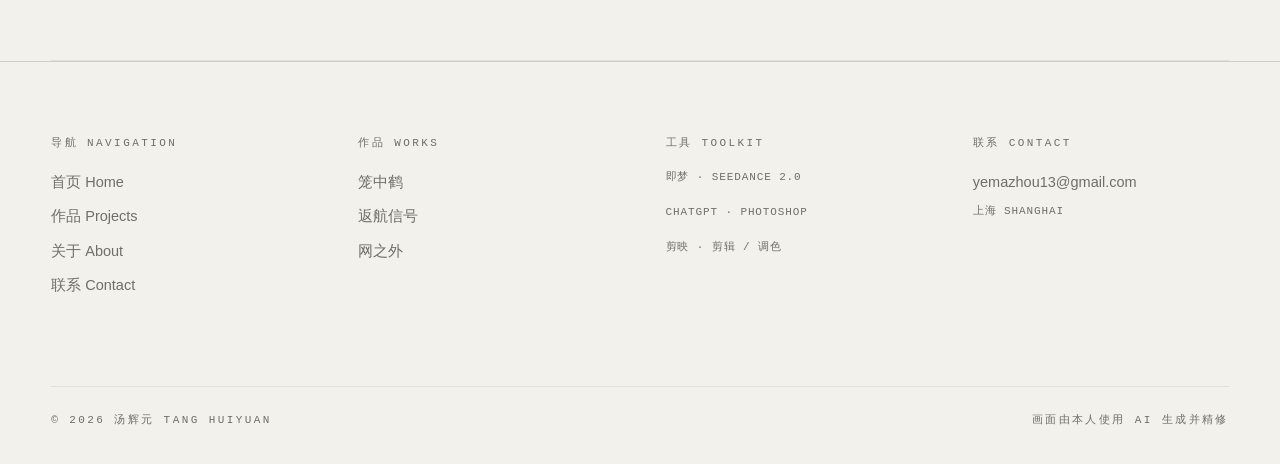
==== commit ee046b3f: "更新联系邮箱为 yemazhou13@gmail.com" ====
--- a/index.html
+++ b/index.html
@@ -183,7 +183,7 @@
     <div>
       <span class="mono">联系 Contact</span>
       <ul>
-        <li><a href="contact.html">hello@tanghuiyuan.design</a></li>
+        <li><a href="contact.html">yemazhou13@gmail.com</a></li>
         <li><span class="mono" style="letter-spacing:0.08em;">上海 SHANGHAI</span></li>
       </ul>
     </div>
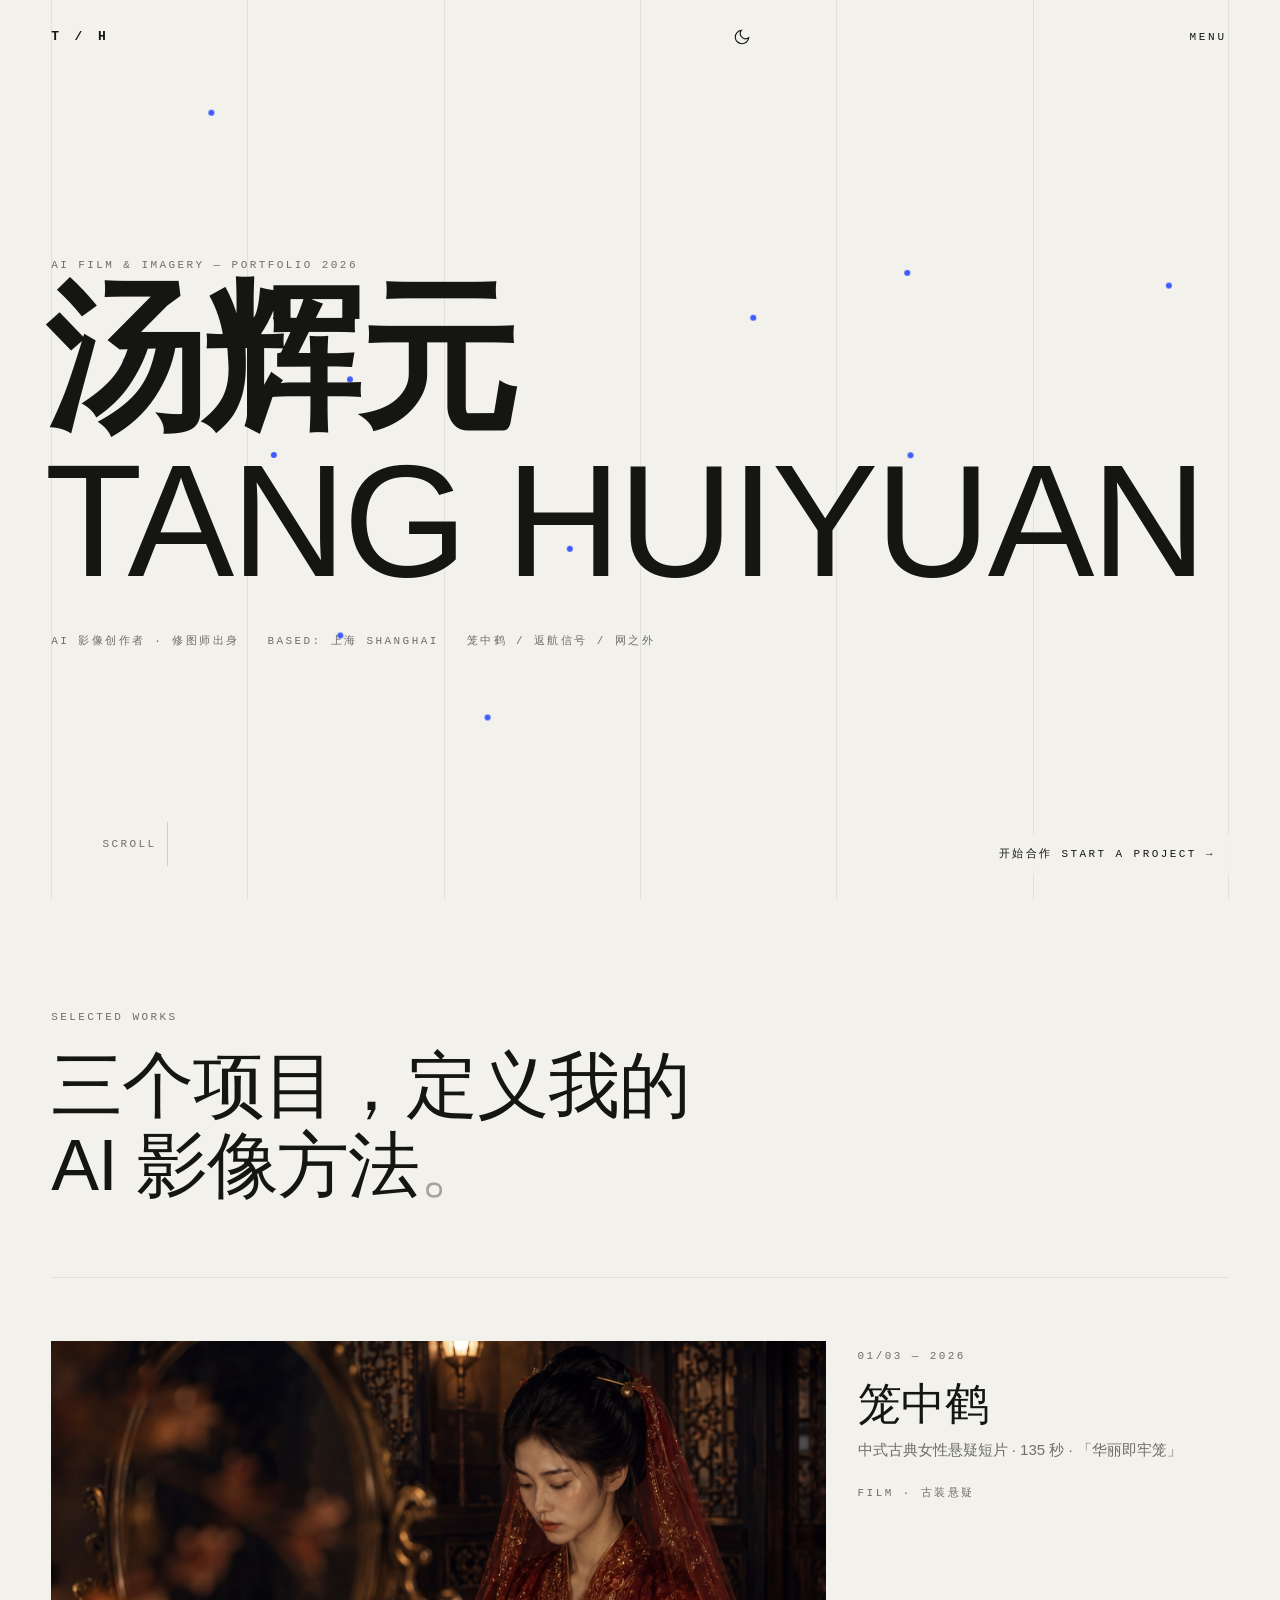
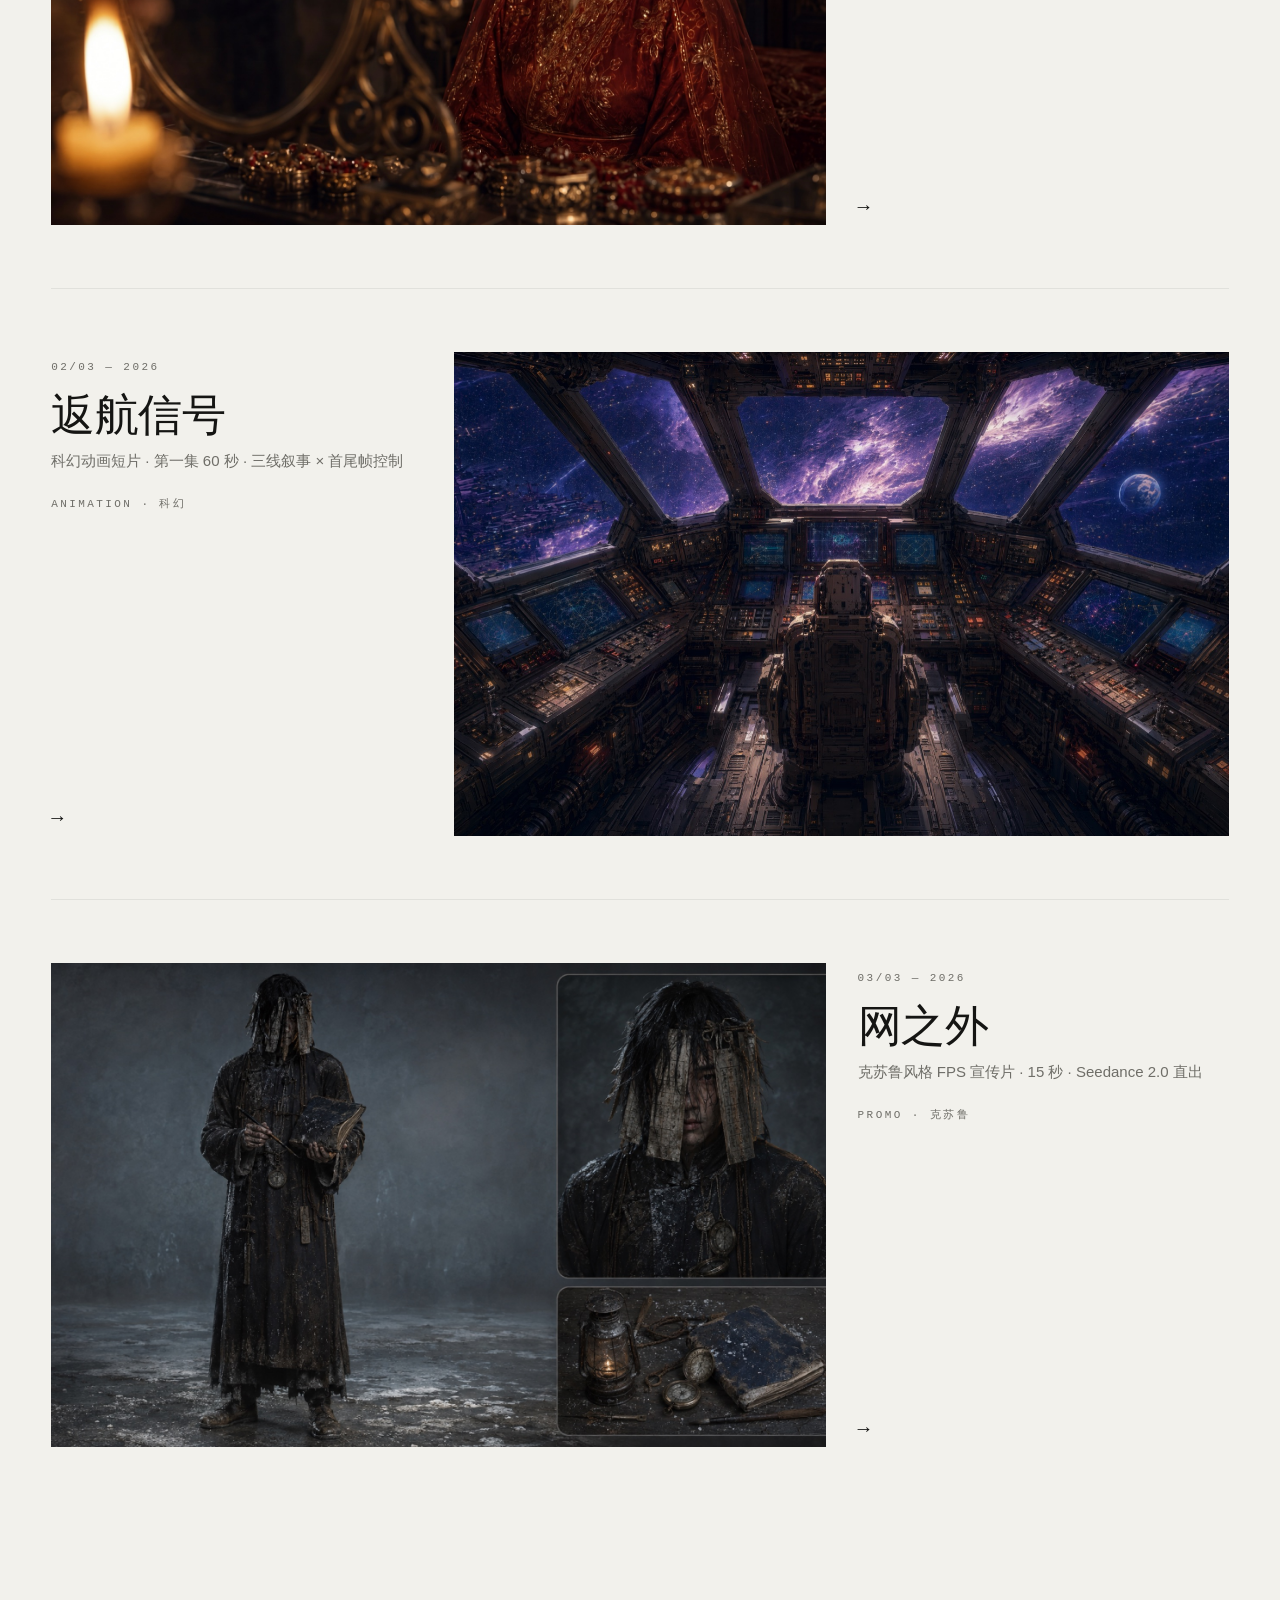
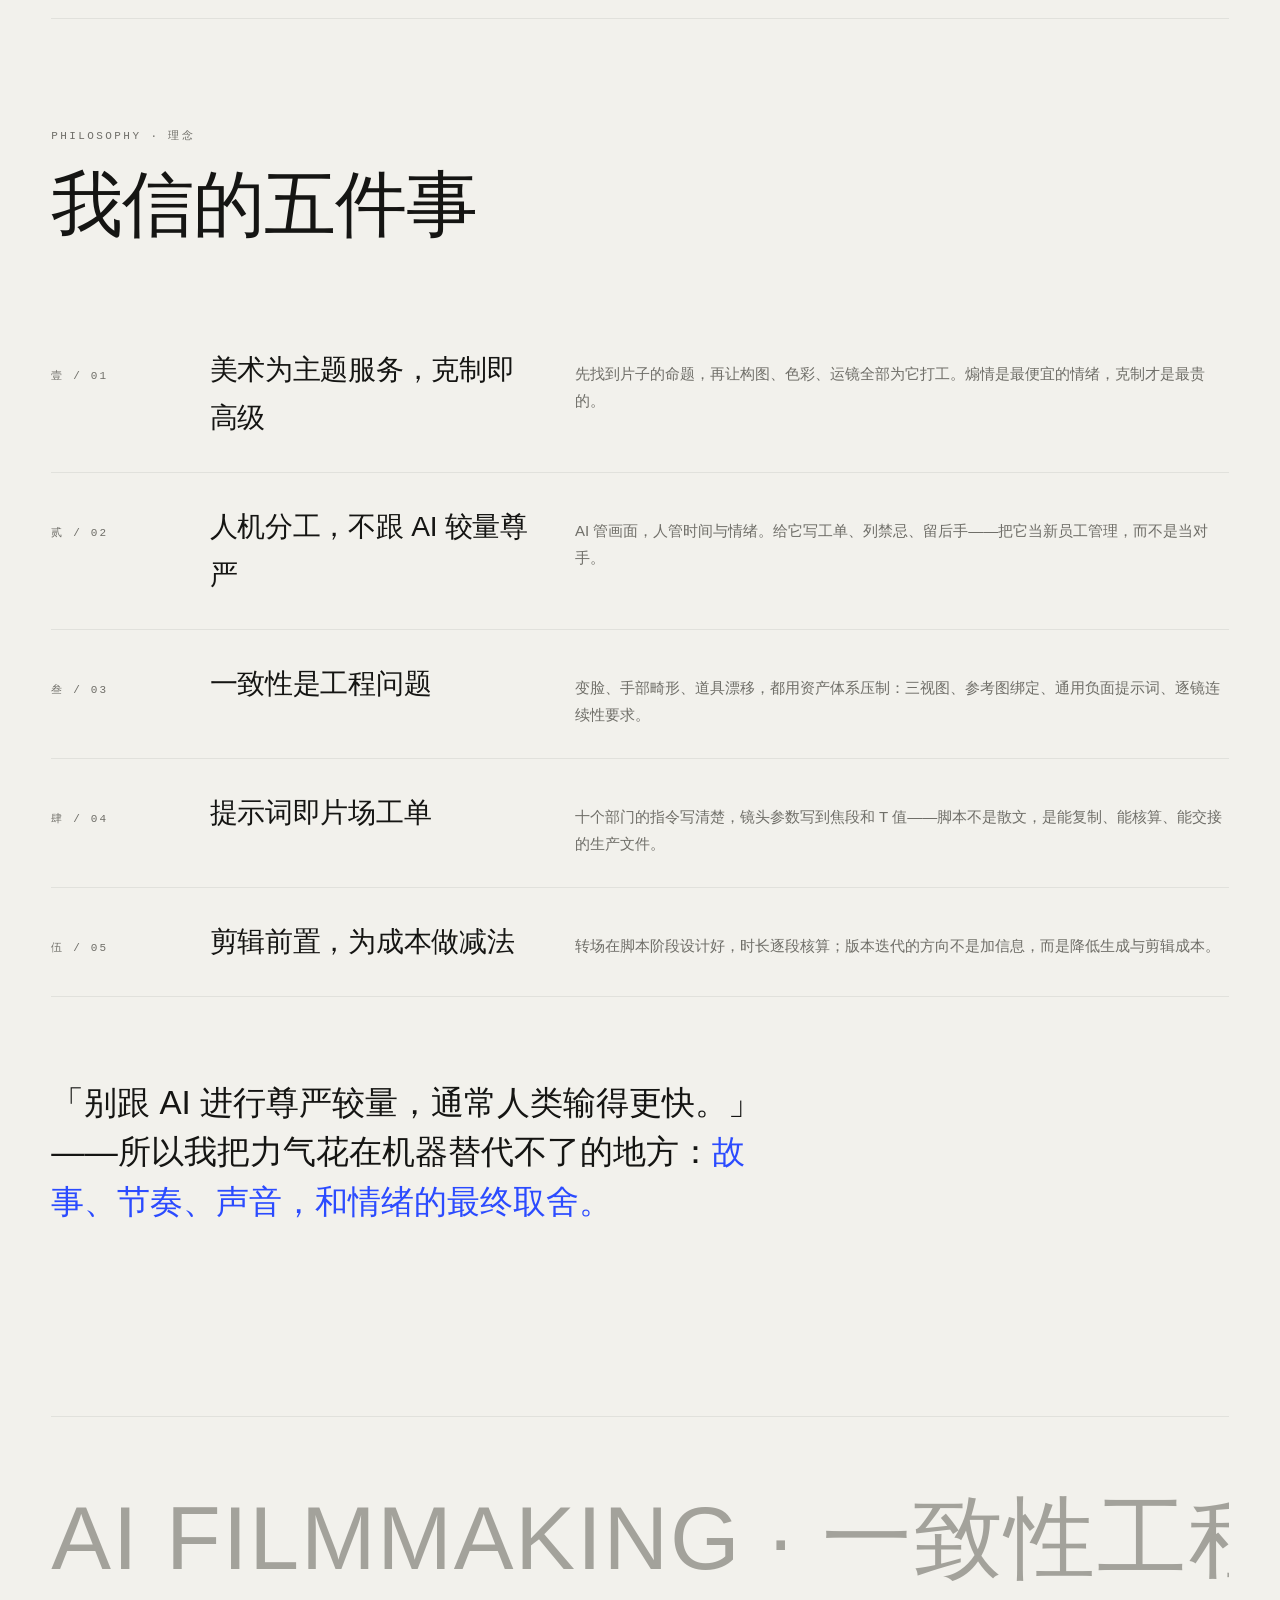
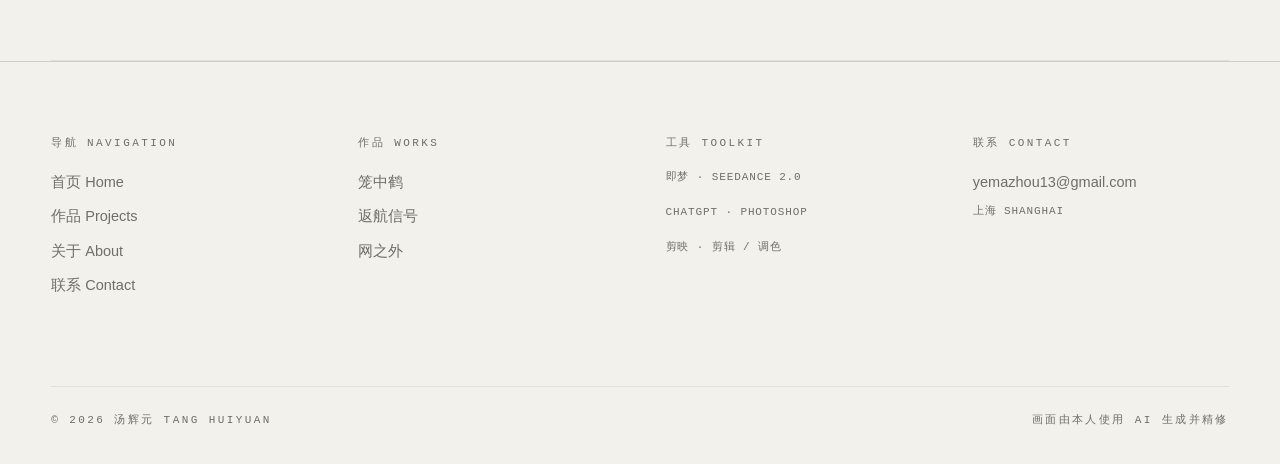
==== commit 738b6349: "修复详情页正文贴边问题；笼中鹤全部展示替换为正式剧照" ====
--- a/index.html
+++ b/index.html
@@ -54,7 +54,7 @@
     <div class="cursor-img" aria-hidden="true">
       <img src="assets/asset-06-veiled-cover.jpg" alt="">
       <img src="assets/return-01-cockpit.jpg" alt="">
-      <img src="assets/style-oldphoto.jpg" alt="">
+      <img src="assets/lhz-01-cover.jpg" alt="">
     </div>
     <div class="reveal in">
       <span class="mono">AI FILM &amp; IMAGERY — PORTFOLIO 2026</span>
@@ -76,7 +76,7 @@
     </div>
 
     <a class="work-block reveal" href="project-lhz.html">
-      <div class="work-media"><img src="assets/style-oldphoto.jpg" alt="笼中鹤——中式叙事影像探索"></div>
+      <div class="work-media"><img src="assets/lhz-01-cover.jpg" alt="笼中鹤——封面剧照：红金婚服与铜镜"></div>
       <div class="work-info">
         <div class="work-idx mono">01/03 — 2026</div>
         <h3 class="work-title">笼中鹤</h3>
--- a/css/style.css
+++ b/css/style.css
@@ -70,7 +70,7 @@
   z-index: 0;
   display: grid;
   grid-template-columns: repeat(6, 1fr);
-  padding: 0 clamp(20px, 4vw, 64px);
+  padding: 0 clamp(24px, 4vw, 64px);
 }
 .gridlines span {
   border-left: 1px solid var(--line);
@@ -97,7 +97,7 @@
   display: flex;
   align-items: center;
   justify-content: space-between;
-  padding: 22px clamp(20px, 4vw, 64px);
+  padding: 22px clamp(24px, 4vw, 64px);
   background: transparent;
   transition: background 0.4s var(--ease), backdrop-filter 0.4s;
 }
@@ -205,7 +205,7 @@
 .menu-sub a:hover { color: #f0efe9; }
 .menu-sub .n { font-family: var(--font-mono); font-size: 10px; margin-right: 8px; }
 .menu-close {
-  position: absolute; top: 24px; right: clamp(20px, 4vw, 64px);
+  position: absolute; top: 24px; right: clamp(24px, 4vw, 64px);
   width: 40px; height: 40px;
   display: flex; align-items: center; justify-content: center;
   z-index: 5;
@@ -221,7 +221,7 @@
 .wrap {
   position: relative;
   z-index: 2;
-  padding: 0 clamp(20px, 4vw, 64px);
+  padding: 0 clamp(24px, 4vw, 64px);
 }
 .section { padding: clamp(80px, 12vh, 160px) 0; }
 
@@ -250,7 +250,7 @@
 .hero-meta span { white-space: nowrap; }
 .hero-scrollhint {
   position: absolute;
-  bottom: 34px; left: clamp(20px, 4vw, 64px);
+  bottom: 34px; left: clamp(24px, 4vw, 64px);
   display: flex; align-items: center; gap: 10px;
 }
 .hero-scrollhint .bar {
@@ -428,7 +428,7 @@
 .case-hero .inner {
   position: relative; z-index: 2;
   width: 100%;
-  padding: 0 clamp(20px, 4vw, 64px) clamp(44px, 7vh, 80px);
+  padding: 0 clamp(24px, 4vw, 64px) clamp(44px, 7vh, 80px);
 }
 .case-hero .mono { color: rgba(240,239,233,0.75); display: block; margin-bottom: 16px; }
 .case-hero h1 {
@@ -489,7 +489,7 @@
   border-top: 1px solid var(--line-strong);
 }
 .case-nav a {
-  padding: clamp(40px, 7vh, 80px) clamp(20px, 4vw, 64px);
+  padding: clamp(40px, 7vh, 80px) clamp(24px, 4vw, 64px);
   transition: background 0.35s var(--ease), color 0.35s var(--ease);
 }
 .case-nav a:hover { background: var(--ink); color: var(--bg); }
@@ -580,7 +580,7 @@
   position: relative;
   z-index: 2;
   border-top: 1px solid var(--line-strong);
-  padding: clamp(48px, 8vh, 90px) clamp(20px, 4vw, 64px) 34px;
+  padding: clamp(48px, 8vh, 90px) clamp(24px, 4vw, 64px) 34px;
 }
 .foot-grid {
   display: grid;
@@ -604,7 +604,7 @@
 /* ---------- START A PROJECT 固定角标 ---------- */
 .start-project {
   position: fixed;
-  right: clamp(20px, 4vw, 64px);
+  right: clamp(24px, 4vw, 64px);
   bottom: 26px;
   z-index: 55;
   font-family: var(--font-mono);
@@ -655,3 +655,9 @@
   .header-center { display: none; }
   .hero-meta { gap: 14px; }
 }
+
+/* 修复：case-body 与 wrap 同用时水平留白被覆盖 */
+.case-body.wrap {
+  padding-left: clamp(24px, 4vw, 64px);
+  padding-right: clamp(24px, 4vw, 64px);
+}
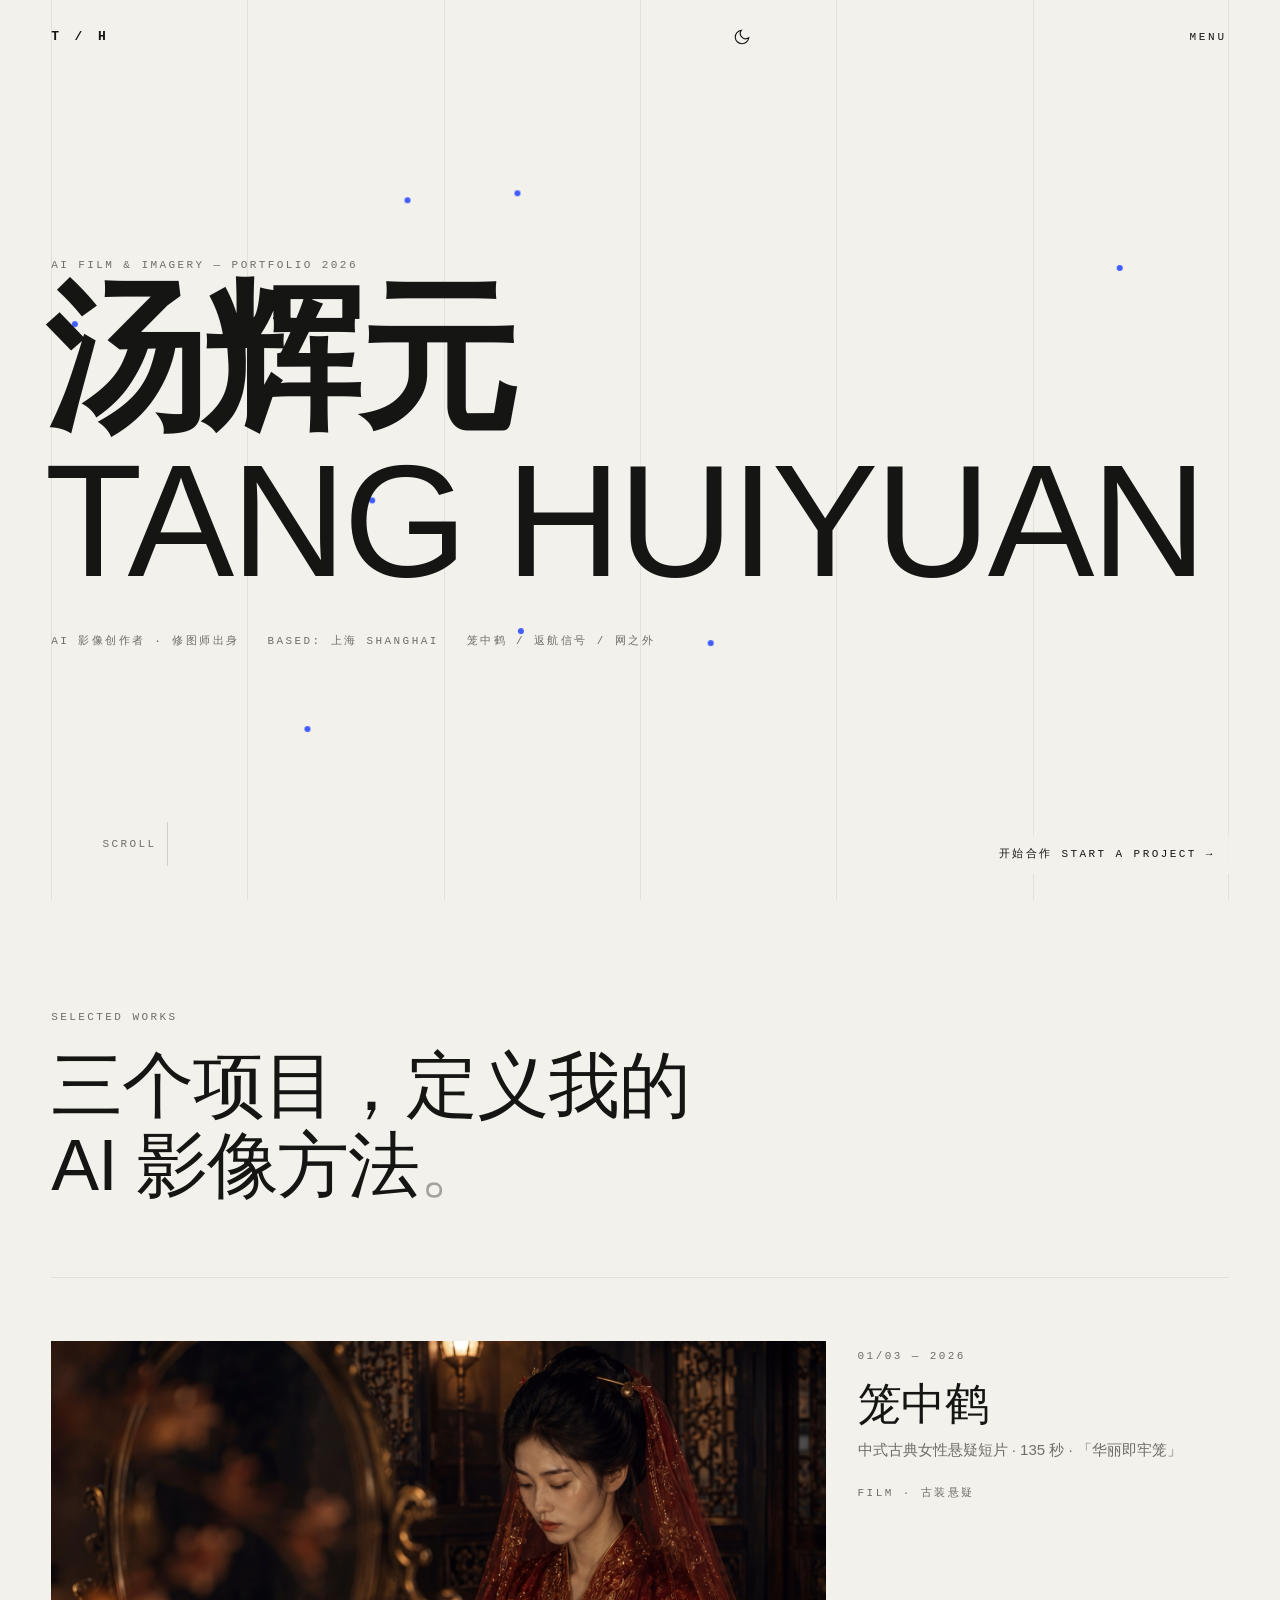
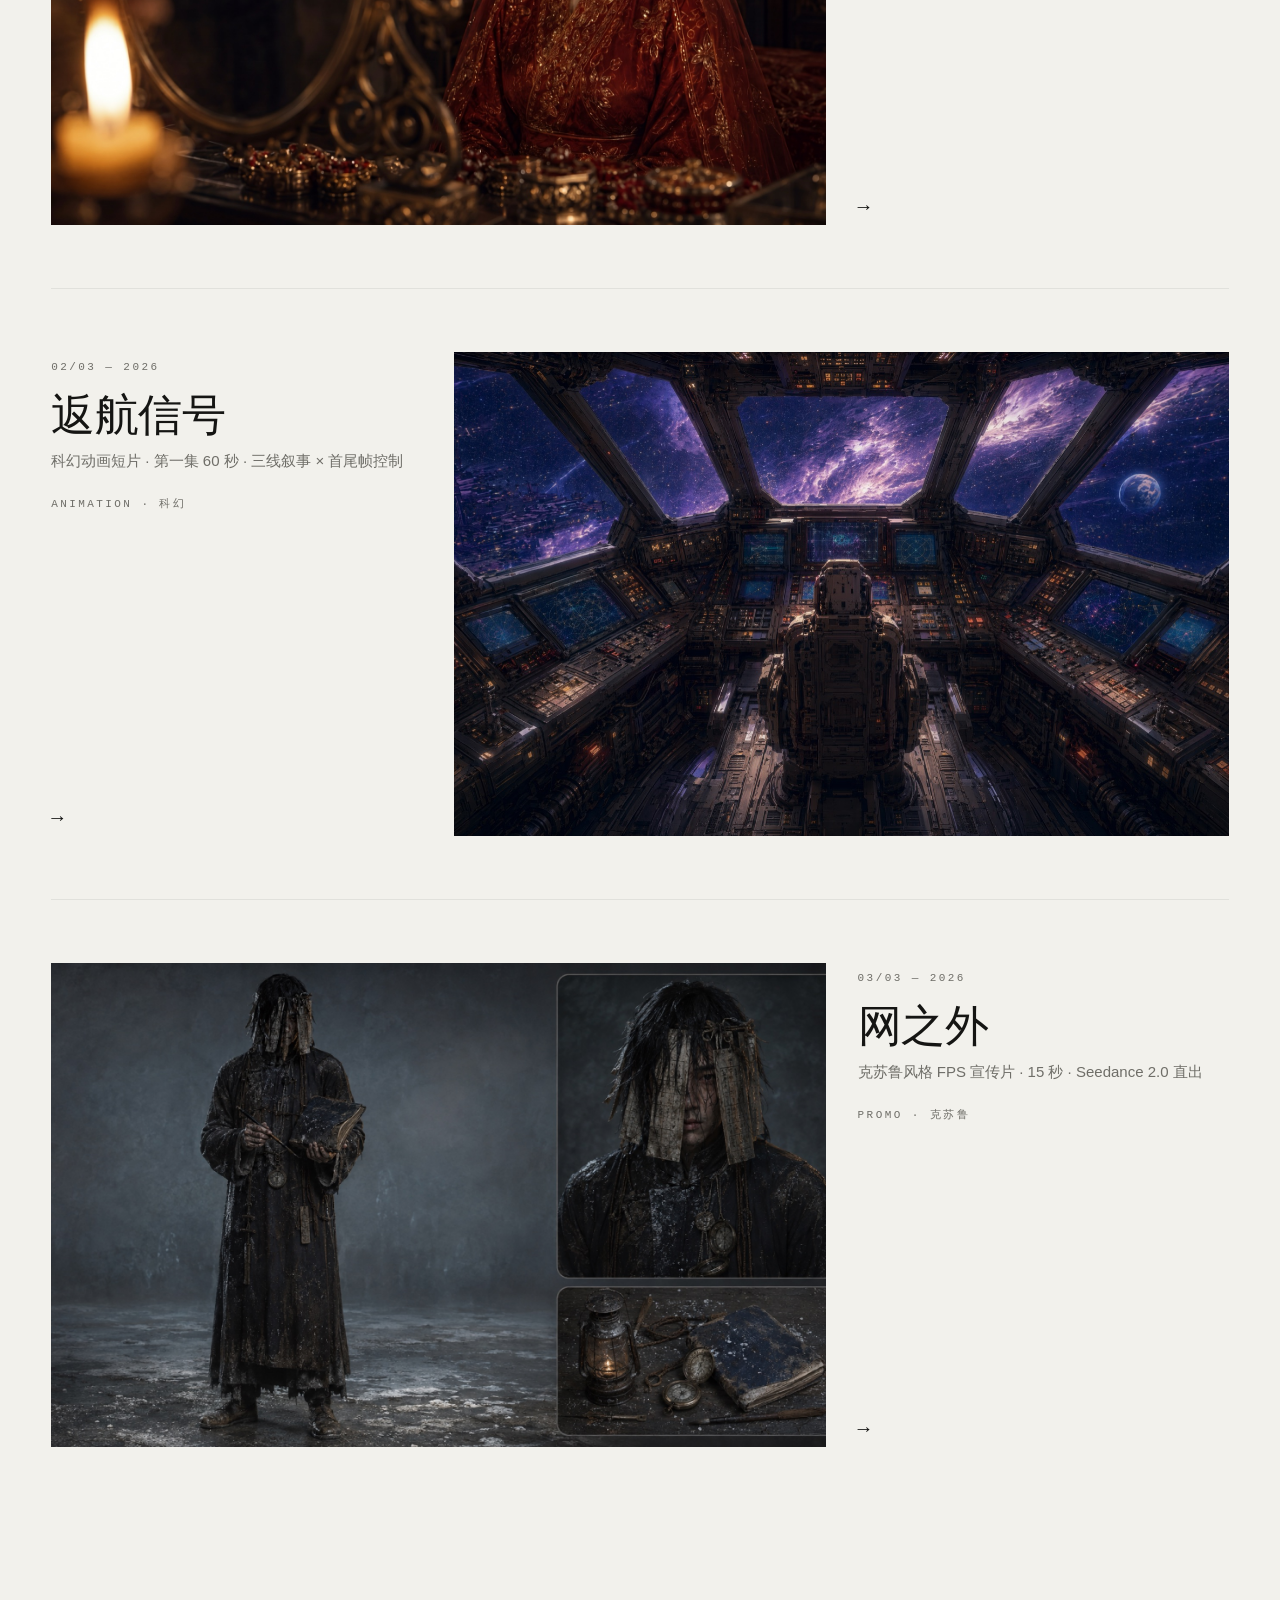
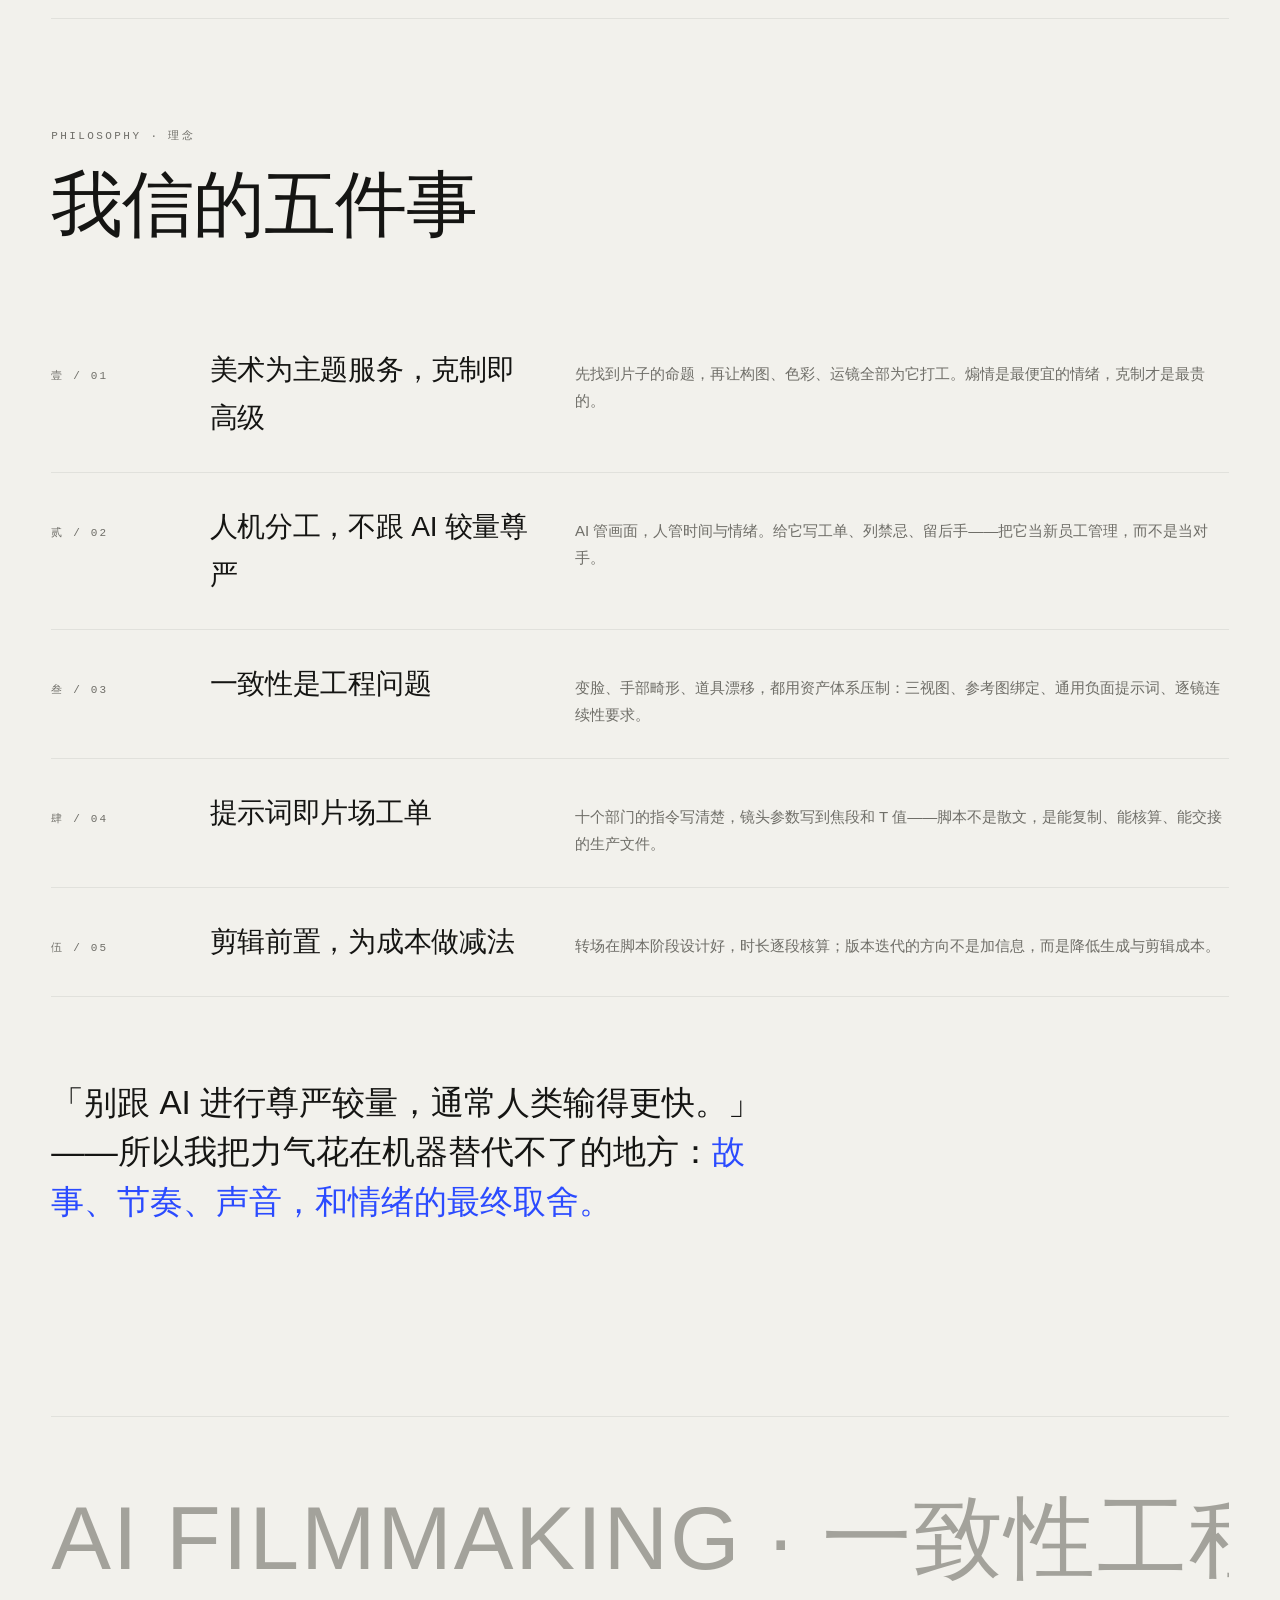
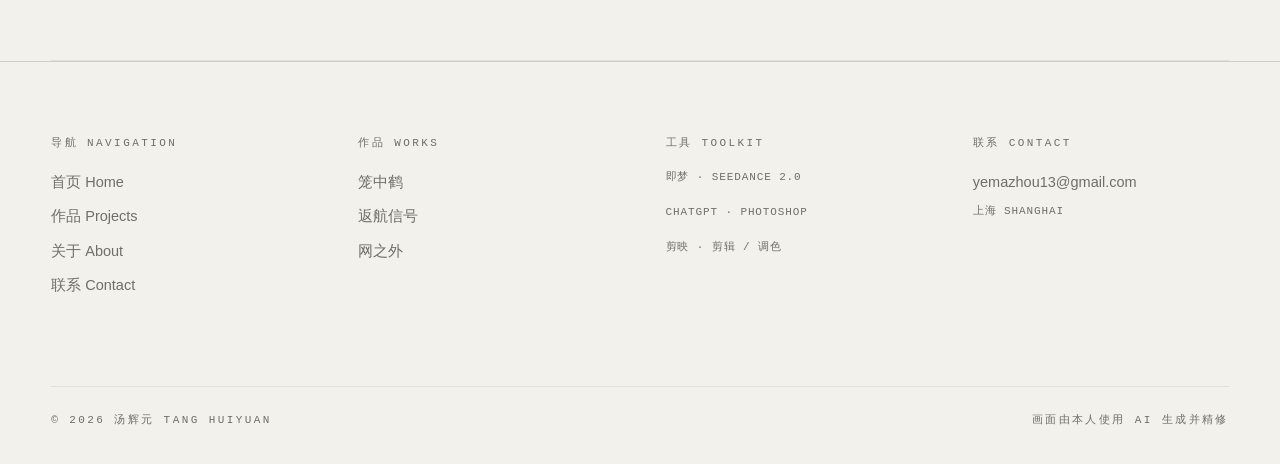
==== commit ca45ac78: "动效补全：Hero拖尾浮图/菜单逐项入场+蓝点/作品卡编号悬停/索引行预览/详情页跑马灯/联系表单/About能力区" ====
--- a/index.html
+++ b/index.html
@@ -50,7 +50,7 @@
 <main class="wrap">
 
   <!-- Hero -->
-  <section class="hero" data-cursor-preview>
+  <section class="hero" data-cursor-preview data-trail='["assets/lhz-01-cover.jpg","assets/return-01-cockpit.jpg","assets/asset-06-veiled-cover.jpg","assets/lhz-03-threshold.jpg","assets/asset-05-boy-camera.jpg"]'>
     <div class="cursor-img" aria-hidden="true">
       <img src="assets/asset-06-veiled-cover.jpg" alt="">
       <img src="assets/return-01-cockpit.jpg" alt="">
@@ -76,7 +76,7 @@
     </div>
 
     <a class="work-block reveal" href="project-lhz.html">
-      <div class="work-media"><img src="assets/lhz-01-cover.jpg" alt="笼中鹤——封面剧照：红金婚服与铜镜"></div>
+      <div class="work-media"><img src="assets/lhz-01-cover.jpg" alt="笼中鹤——封面剧照：红金婚服与铜镜"><span class="work-num">01</span></div>
       <div class="work-info">
         <div class="work-idx mono">01/03 — 2026</div>
         <h3 class="work-title">笼中鹤</h3>
@@ -87,7 +87,7 @@
     </a>
 
     <a class="work-block alt reveal" href="project-fhxh.html">
-      <div class="work-media"><img src="assets/return-01-cockpit.jpg" alt="返航信号——驾驶舱主场景概念图"></div>
+      <div class="work-media"><img src="assets/return-01-cockpit.jpg" alt="返航信号——驾驶舱主场景概念图"><span class="work-num">02</span></div>
       <div class="work-info">
         <div class="work-idx mono">02/03 — 2026</div>
         <h3 class="work-title">返航信号</h3>
@@ -98,7 +98,7 @@
     </a>
 
     <a class="work-block reveal" href="project-wzw.html">
-      <div class="work-media"><img src="assets/asset-06-veiled-cover.jpg" alt="网之外——真人实拍风角色资产"></div>
+      <div class="work-media"><img src="assets/asset-06-veiled-cover.jpg" alt="网之外——真人实拍风角色资产"><span class="work-num">03</span></div>
       <div class="work-info">
         <div class="work-idx mono">03/03 — 2026</div>
         <h3 class="work-title">网之外</h3>
--- a/css/style.css
+++ b/css/style.css
@@ -661,3 +661,166 @@
   padding-left: clamp(24px, 4vw, 64px);
   padding-right: clamp(24px, 4vw, 64px);
 }
+
+/* ═══════ 动效补全 ═══════ */
+
+/* Hero 拖尾浮图：在鼠标处生成、原地淡出 */
+.trail-img {
+  position: fixed;
+  z-index: 45;
+  pointer-events: none;
+  overflow: hidden;
+  opacity: 0;
+  transform: translate(-50%, -50%) scale(0.7) rotate(var(--tilt, 0deg));
+  animation: trailPop 1.15s var(--ease) forwards;
+}
+.trail-img img { width: 100%; height: 100%; object-fit: cover; display: block; }
+.trail-img.tl-l { width: 224px; height: 168px; }
+.trail-img.tl-p { width: 176px; height: 234px; }
+@keyframes trailPop {
+  0%   { opacity: 0; transform: translate(-50%,-50%) scale(0.72) rotate(var(--tilt)); }
+  14%  { opacity: 1; transform: translate(-50%,-50%) scale(1) rotate(var(--tilt)); }
+  62%  { opacity: 1; }
+  100% { opacity: 0; transform: translate(-50%,-50%) scale(0.96) rotate(var(--tilt)); }
+}
+
+/* 菜单项：每项左侧蓝点 + 沿弧线滑入 */
+.menu-item { transform: translate(-22px, 26px); opacity: 0; }
+.menu-overlay.open .menu-item { transform: translate(0, 0); opacity: 1; }
+.menu-item::before {
+  content: ""; position: absolute;
+  left: -18px; top: 50%;
+  width: 7px; height: 7px; border-radius: 50%;
+  background: #4d6bff;
+  transform: translateY(-50%);
+}
+.menu-sub { margin-left: 12px; }
+
+/* 首页作品卡：悬停压暗 + 巨大编号 */
+.work-media::after {
+  content: "";
+  position: absolute; inset: 0;
+  background: rgba(12,12,12,0.45);
+  opacity: 0;
+  transition: opacity 0.5s var(--ease);
+}
+.work-media .work-num {
+  position: absolute;
+  right: 26px; bottom: 2px;
+  z-index: 2;
+  font-family: var(--font-mono);
+  font-size: clamp(64px, 7vw, 120px);
+  font-weight: 500;
+  color: #fff;
+  opacity: 0;
+  transform: translateY(18px);
+  transition: opacity 0.5s var(--ease), transform 0.5s var(--ease);
+  line-height: 1;
+}
+.work-block:hover .work-media::after { opacity: 1; }
+.work-block:hover .work-num { opacity: 1; transform: translateY(0); }
+
+/* 项目索引行：悬停浮出预览图 */
+.row-preview {
+  position: fixed;
+  z-index: 50;
+  width: 196px; height: 234px;
+  pointer-events: none;
+  overflow: hidden;
+  opacity: 0;
+  transform: translate(-50%, -50%) scale(0.85);
+  transition: opacity 0.3s var(--ease);
+  will-change: left, top;
+}
+.row-preview.show { opacity: 1; }
+.row-preview img { width: 100%; height: 100%; object-fit: cover; display: block; }
+
+/* 上 / 下一个项目：蓝色定位点 */
+.case-nav a { position: relative; }
+.case-nav a::before {
+  content: "";
+  position: absolute;
+  top: calc(clamp(40px, 7vh, 80px) - 20px);
+  left: clamp(20px, 4vw, 64px);
+  width: 7px; height: 7px; border-radius: 50%;
+  background: var(--dot);
+}
+.case-nav a.next::before { left: auto; right: clamp(20px, 4vw, 64px); }
+
+/* 大标题遮罩式入场 */
+.sec-head .mask { display: block; overflow: hidden; }
+.sec-head .mask > span {
+  display: block;
+  transform: translateY(110%);
+  transition: transform 1s var(--ease);
+}
+.sec-head.in .mask > span, .reveal.in .mask > span { transform: translateY(0); }
+
+/* 联系页表单 */
+.inquiry { margin-top: clamp(60px, 10vh, 110px); }
+.inquiry .mono { display: block; margin-bottom: 34px; }
+.form-grid {
+  display: grid;
+  grid-template-columns: 1fr 1fr;
+  column-gap: clamp(24px, 4vw, 64px);
+  row-gap: 34px;
+}
+.form-field { display: flex; flex-direction: column; }
+.form-field.full { grid-column: 1 / -1; }
+.form-field label {
+  font-family: var(--font-mono);
+  font-size: 11px; letter-spacing: 0.2em;
+  color: var(--muted); text-transform: uppercase;
+  margin-bottom: 12px;
+}
+.form-field input, .form-field select, .form-field textarea {
+  background: transparent;
+  border: none;
+  border-bottom: 1px solid var(--line-strong);
+  padding: 8px 2px 12px;
+  font-family: var(--font-sans);
+  font-size: 15px;
+  color: var(--ink);
+  outline: none;
+  border-radius: 0;
+  transition: border-color 0.3s;
+  resize: none;
+}
+.form-field input::placeholder, .form-field textarea::placeholder { color: var(--faint); }
+.form-field input:focus, .form-field select:focus, .form-field textarea:focus { border-color: var(--ink); }
+.form-submit {
+  margin-top: 44px;
+  display: inline-flex;
+  align-items: center;
+  gap: 14px;
+  font-family: var(--font-mono);
+  font-size: 11px; letter-spacing: 0.22em;
+  border: 1px solid var(--line-strong);
+  padding: 16px 26px;
+  transition: background 0.35s var(--ease), color 0.35s var(--ease);
+}
+.form-submit:hover { background: var(--ink); color: var(--bg); }
+
+/* About 能力清单 */
+.caps { border-top: 1px solid var(--line); padding: clamp(70px, 10vh, 120px) 0; }
+.caps-grid {
+  display: grid;
+  grid-template-columns: repeat(3, 1fr);
+  column-gap: clamp(24px, 4vw, 64px);
+  row-gap: 44px;
+}
+.caps-grid .mono { display: block; margin-bottom: 20px; }
+.caps-grid ul { list-style: none; }
+.caps-grid li {
+  font-size: 14.5px; color: var(--text-body, var(--muted));
+  padding: 9px 0 9px 18px;
+  position: relative;
+  border-bottom: 1px solid var(--line);
+}
+.caps-grid li::before {
+  content: ""; position: absolute; left: 2px; top: 16px;
+  width: 5px; height: 5px; border-radius: 50%;
+  background: var(--dot);
+}
+
+.contact-hero .ghost { color: var(--faint); }
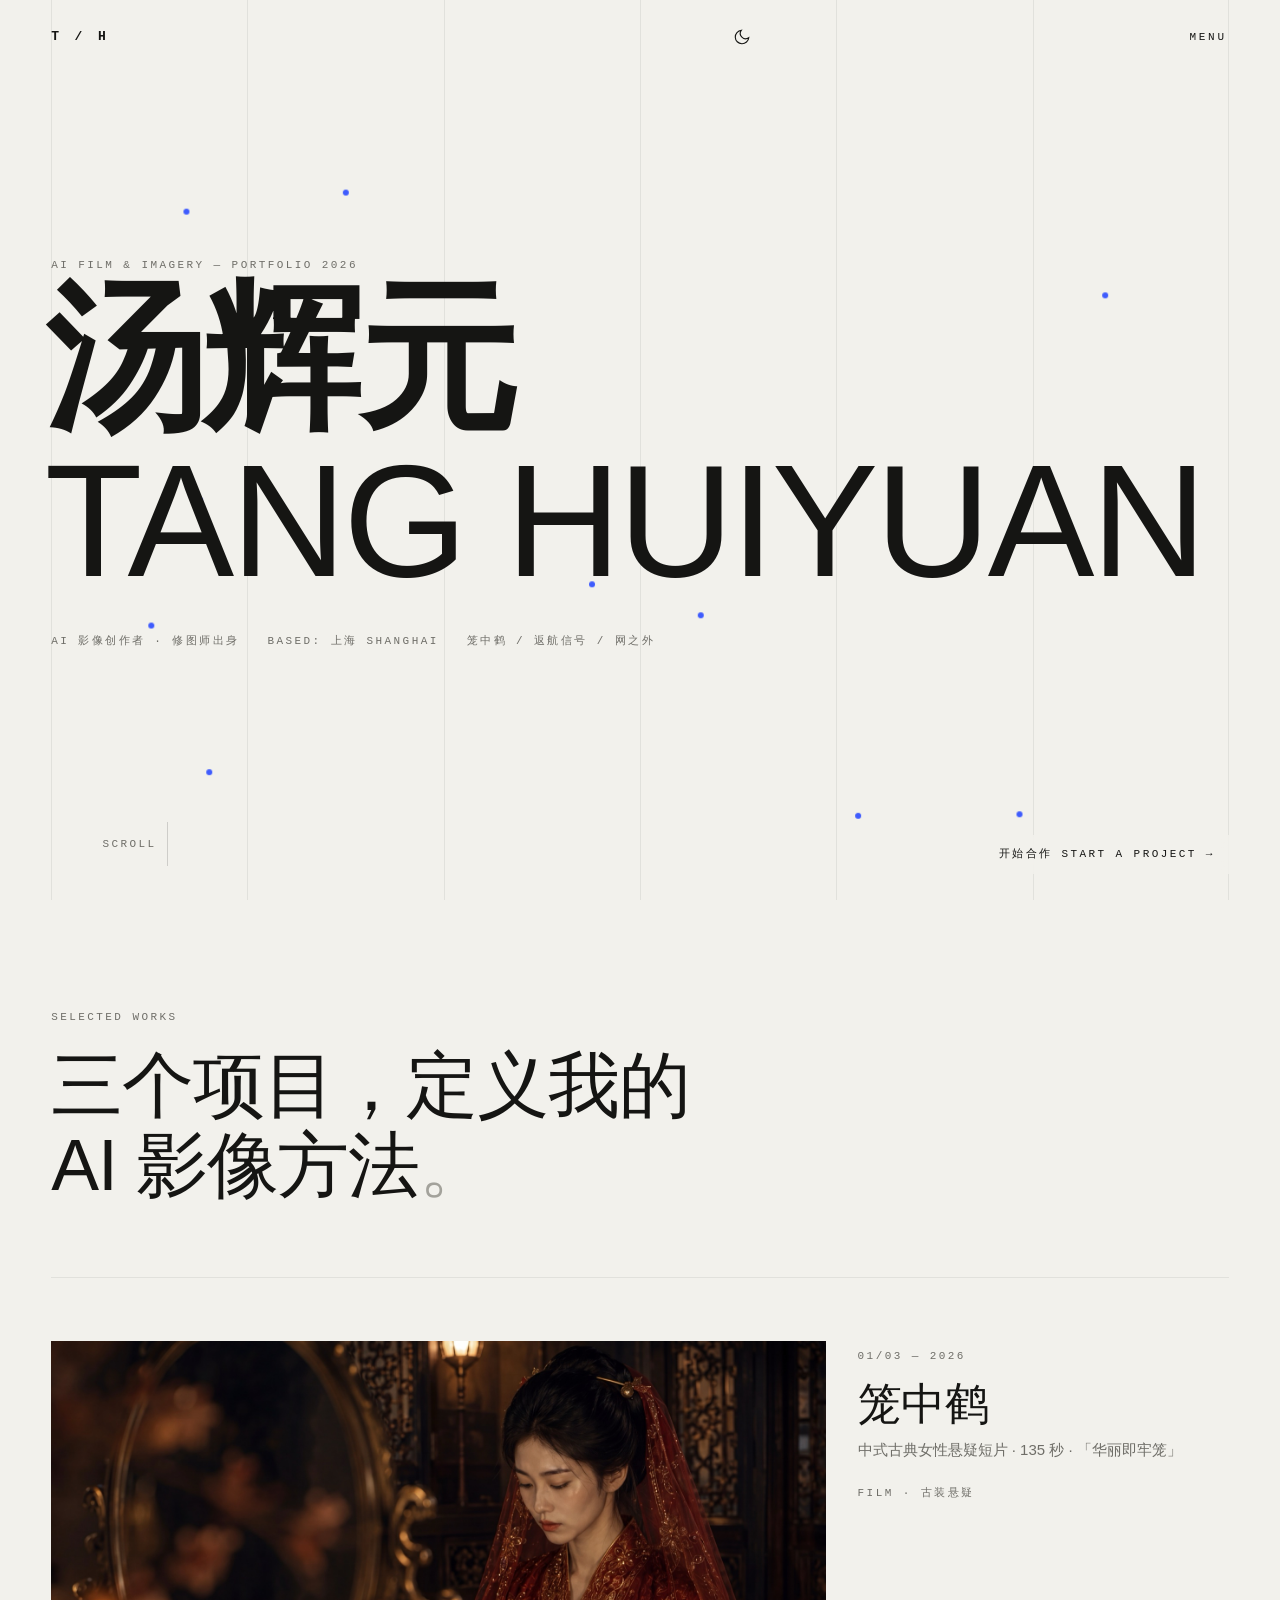
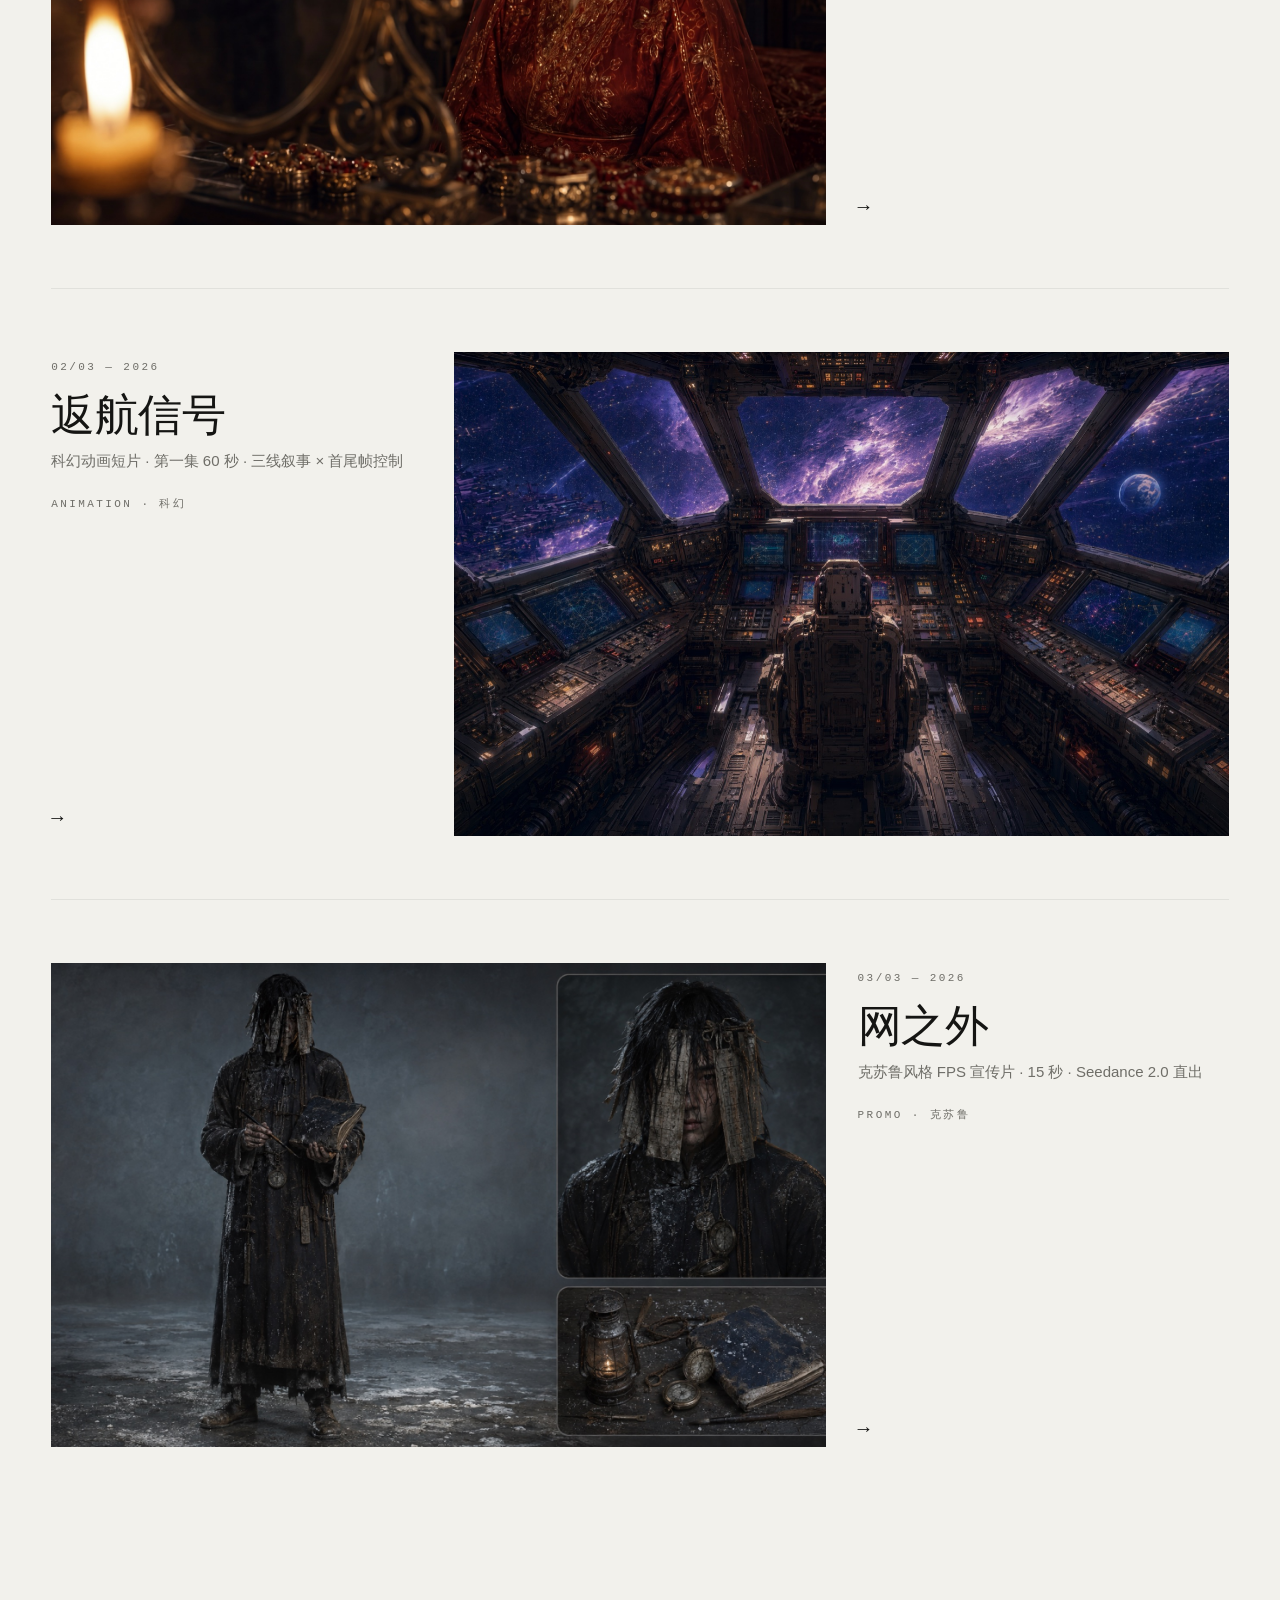
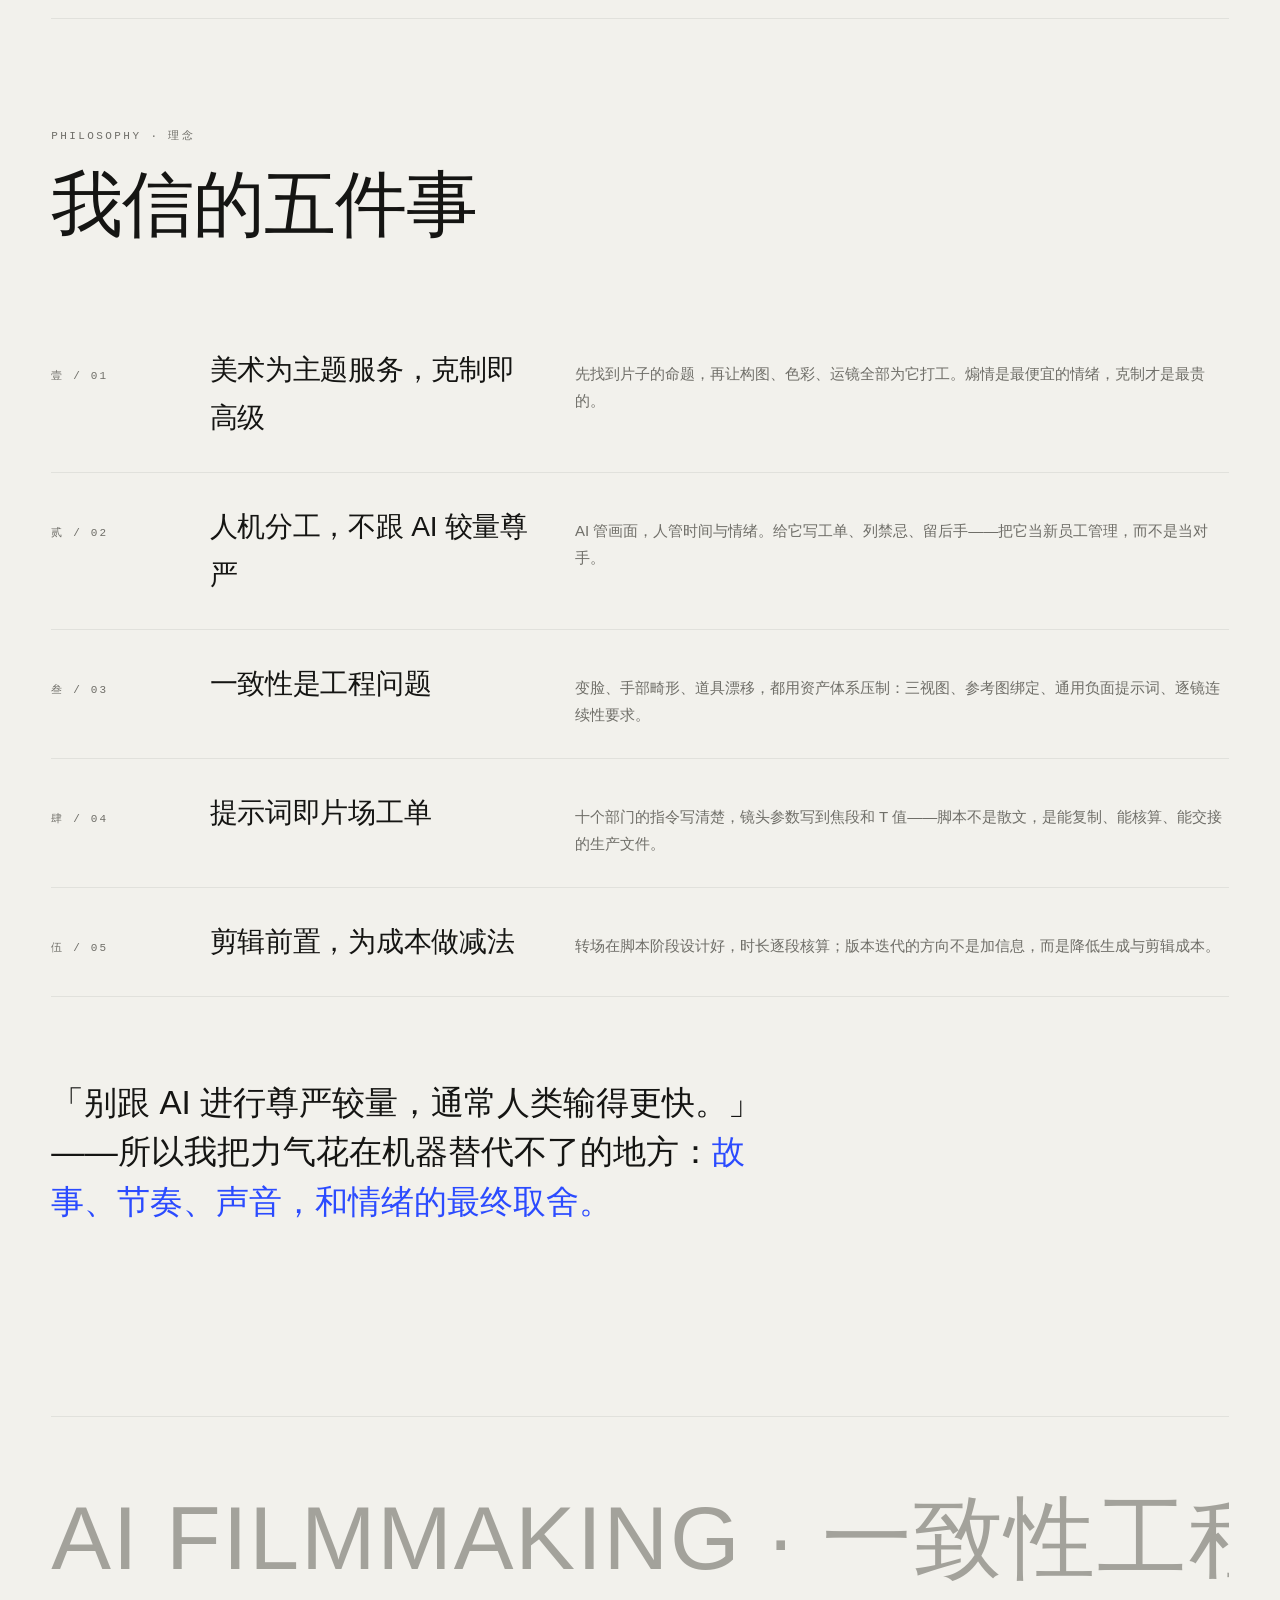
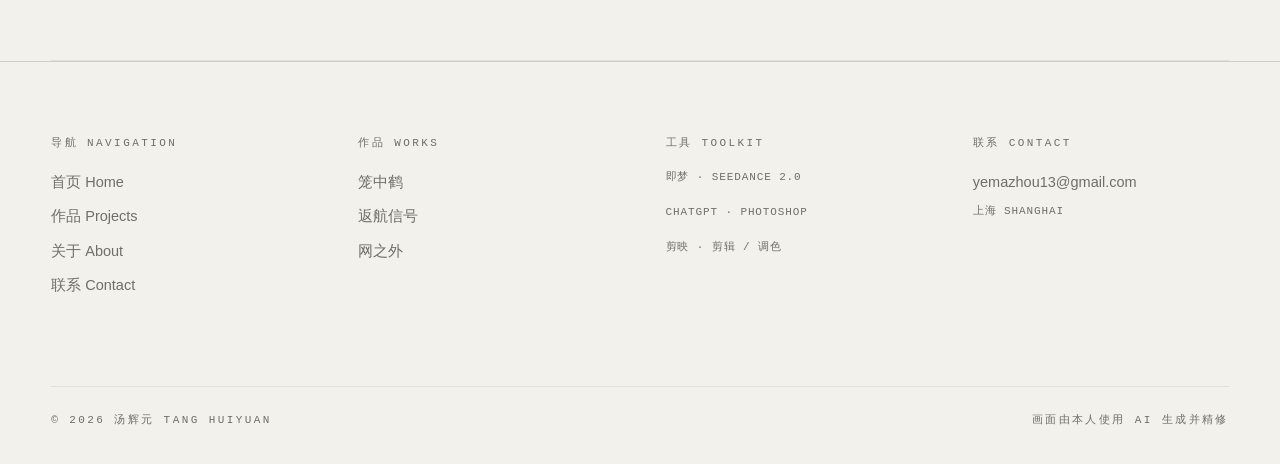
==== commit a0f4e255: "菜单圆形视窗滚动旋转 + 菜单项弧线轮换；画廊扩充：笼中鹤5张/返航信号视频剧照/网之外5张" ====
--- a/index.html
+++ b/index.html
@@ -22,6 +22,7 @@
 
 <!-- 全屏菜单 -->
 <div class="menu-overlay">
+<div class="menu-circle" aria-hidden="true"><img src="assets/lhz-01-cover.jpg" alt=""></div>
   <svg class="menu-arc" viewBox="0 0 1440 900" preserveAspectRatio="none" aria-hidden="true">
     <path d="M 380 -60 Q 850 450 320 960" stroke="rgba(240,239,233,0.16)" fill="none" stroke-width="1"/>
     <circle cx="528" cy="144" r="4" fill="#4d6bff"/>
--- a/css/style.css
+++ b/css/style.css
@@ -824,3 +824,22 @@
 }
 
 .contact-hero .ghost { color: var(--faint); }
+
+/* ═══════ 菜单圆形旋转视窗 ═══════ */
+.menu-circle {
+  position: absolute;
+  left: -16vmin; top: 50%;
+  width: 118vmin; height: 118vmin;
+  transform: translateY(-50%);
+  border-radius: 50%;
+  overflow: hidden;
+  z-index: 0;
+}
+.menu-circle img {
+  width: 100%; height: 100%;
+  object-fit: cover;
+  transform: scale(1.32) rotate(0deg);
+  will-change: transform;
+}
+.menu-overlay:not(.open) .menu-circle { opacity: 0; transition: opacity 0.4s; }
+.menu-items { z-index: 2; }
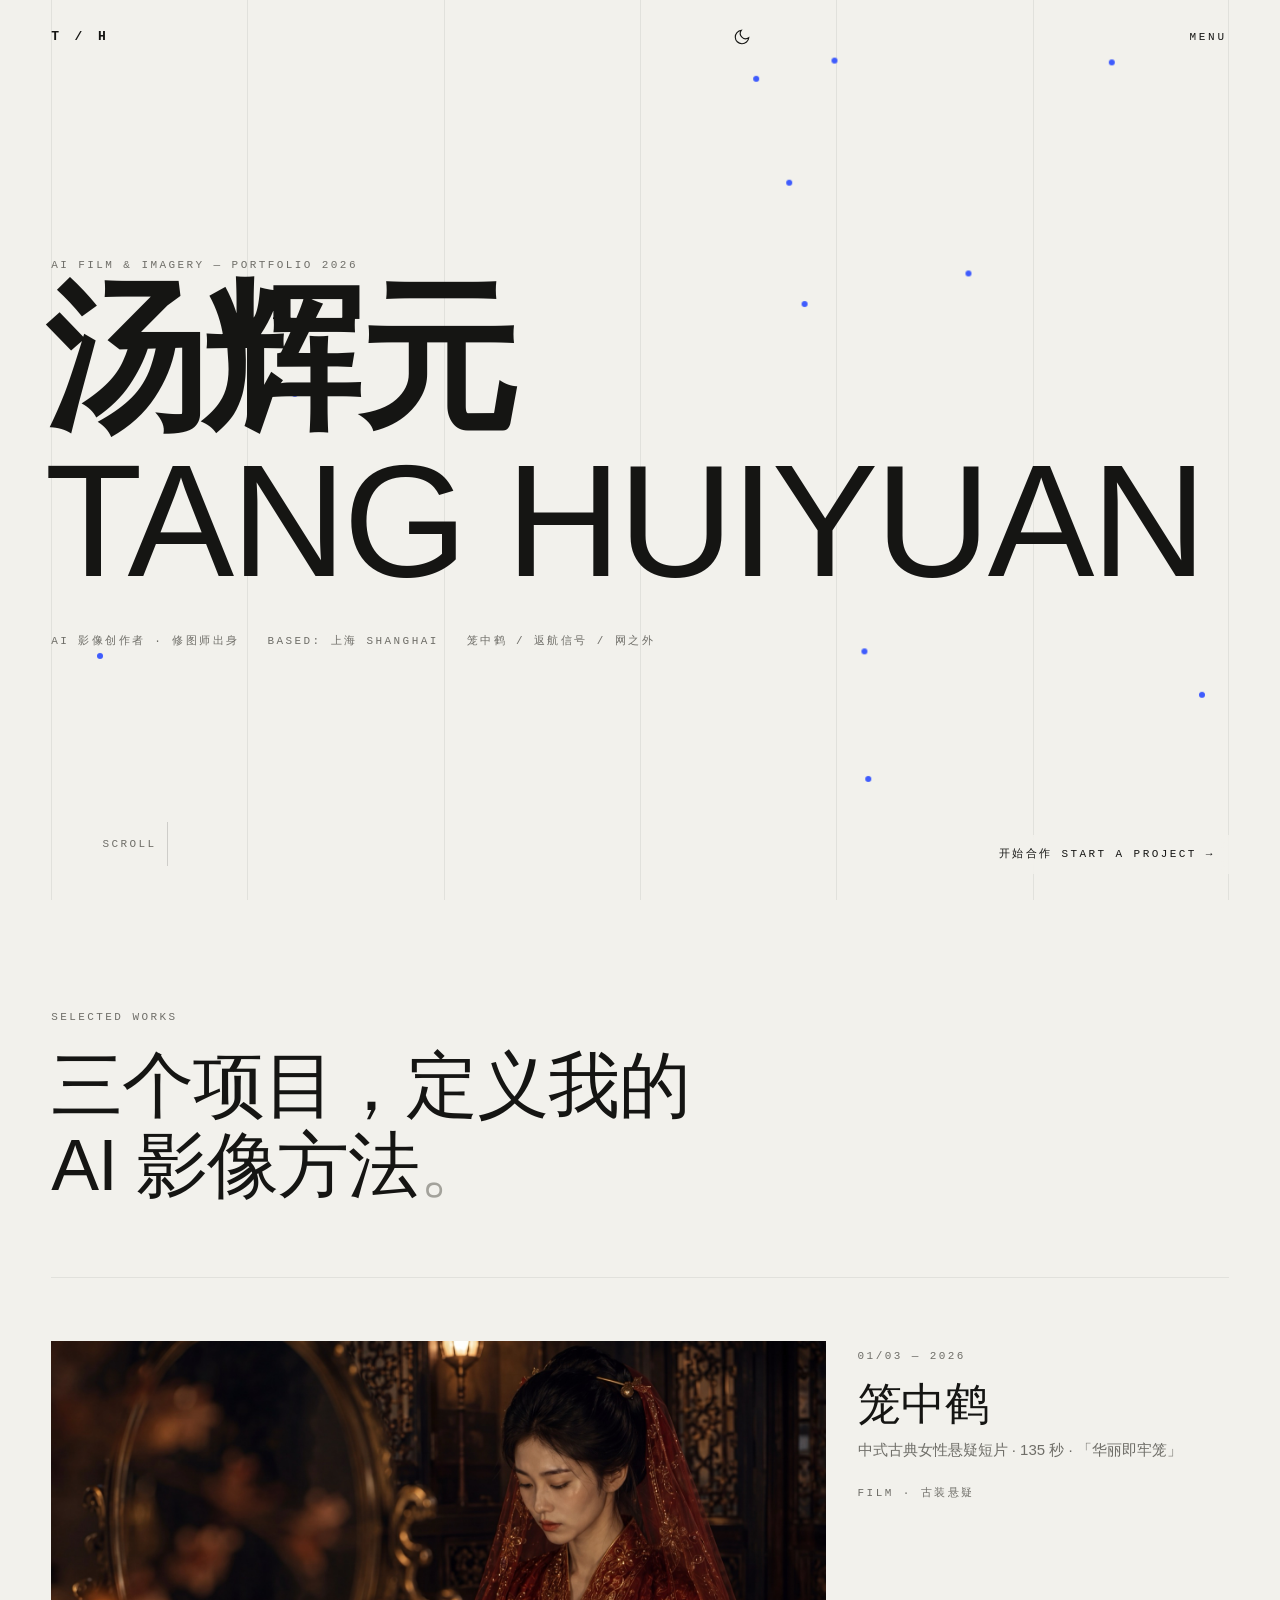
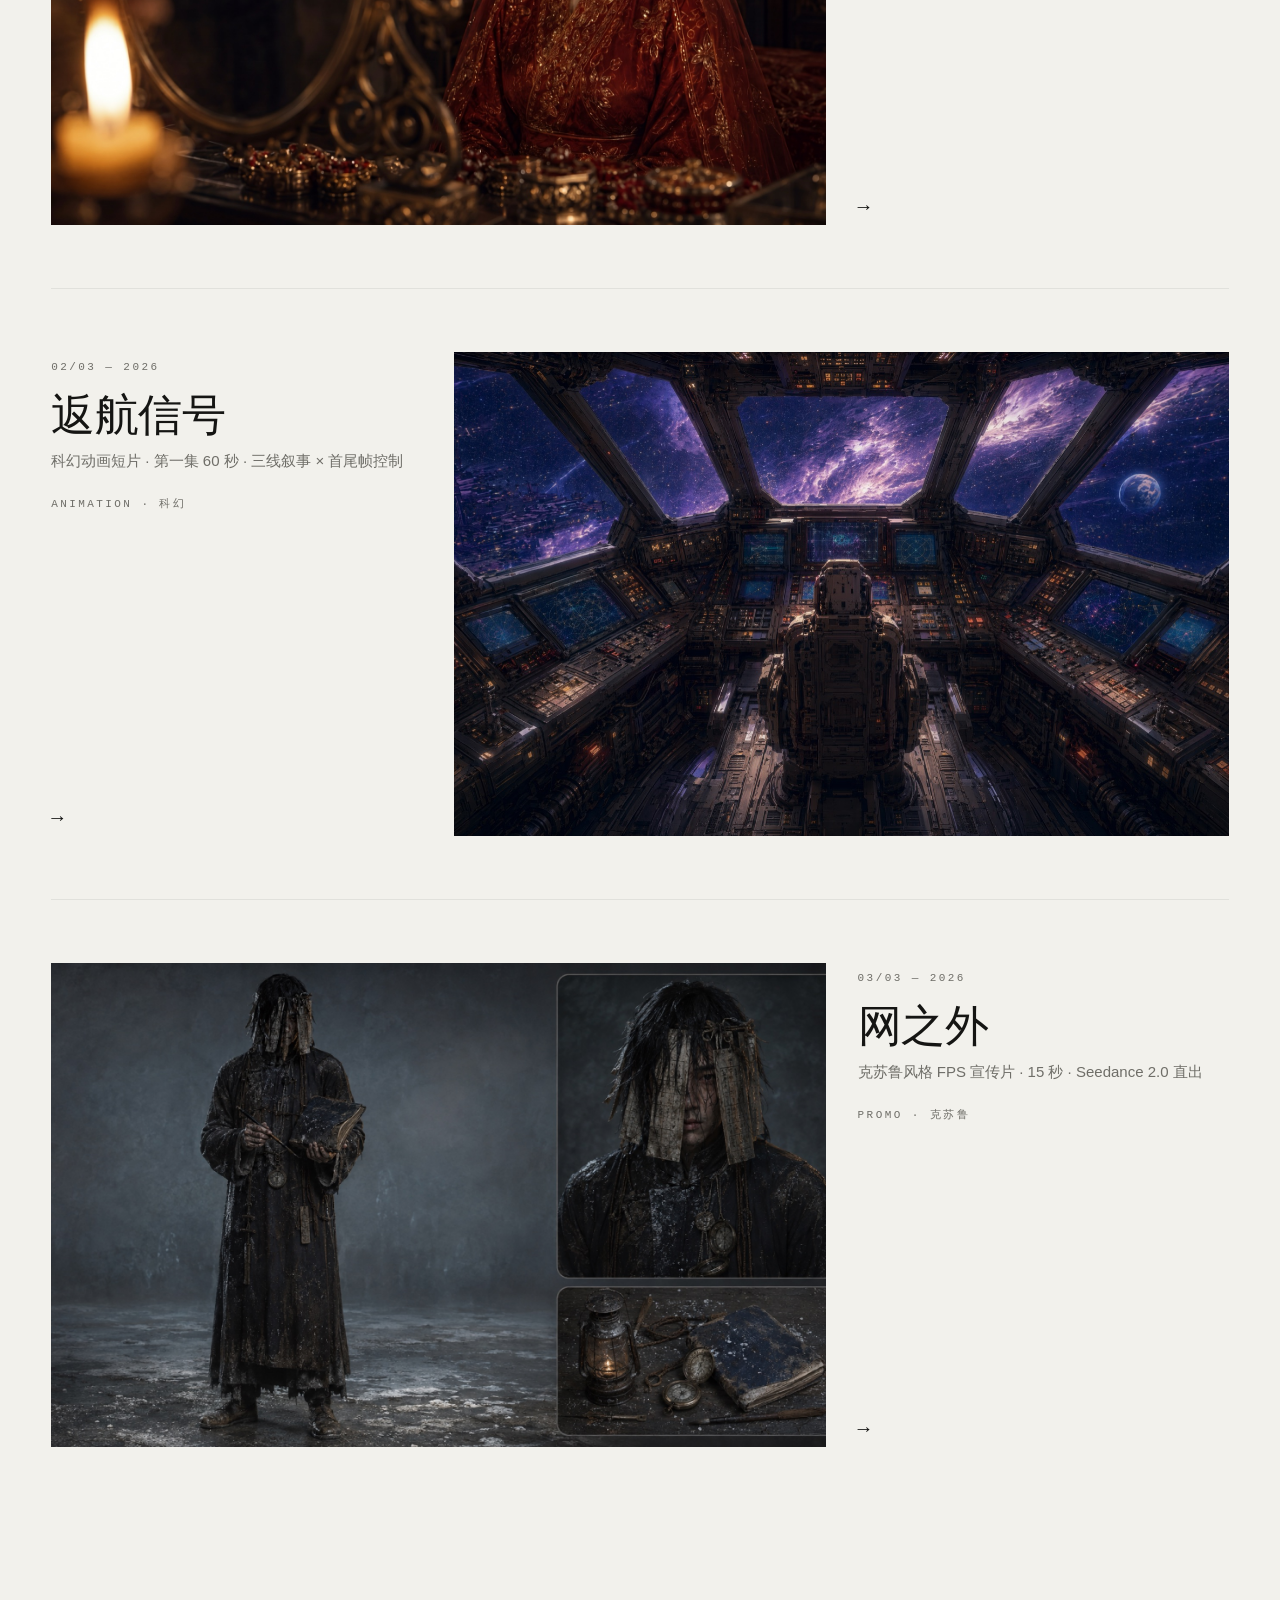
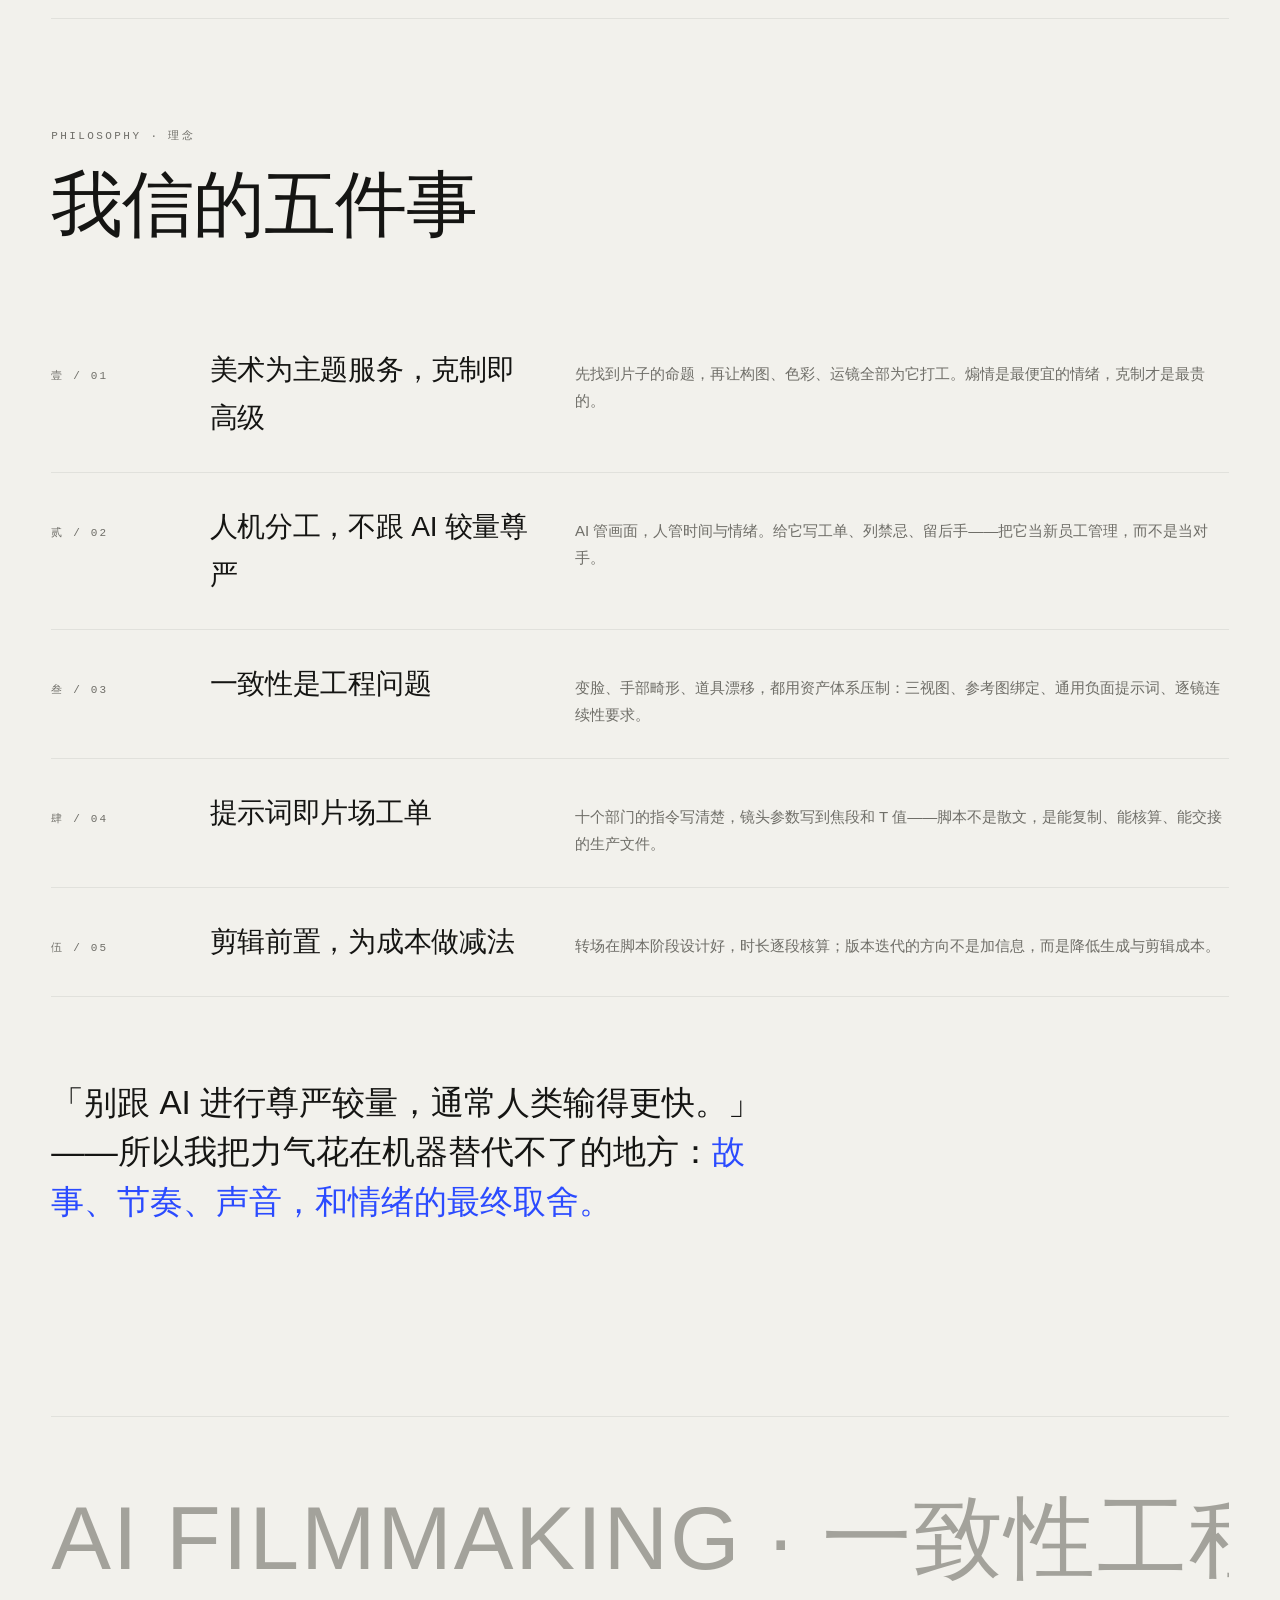
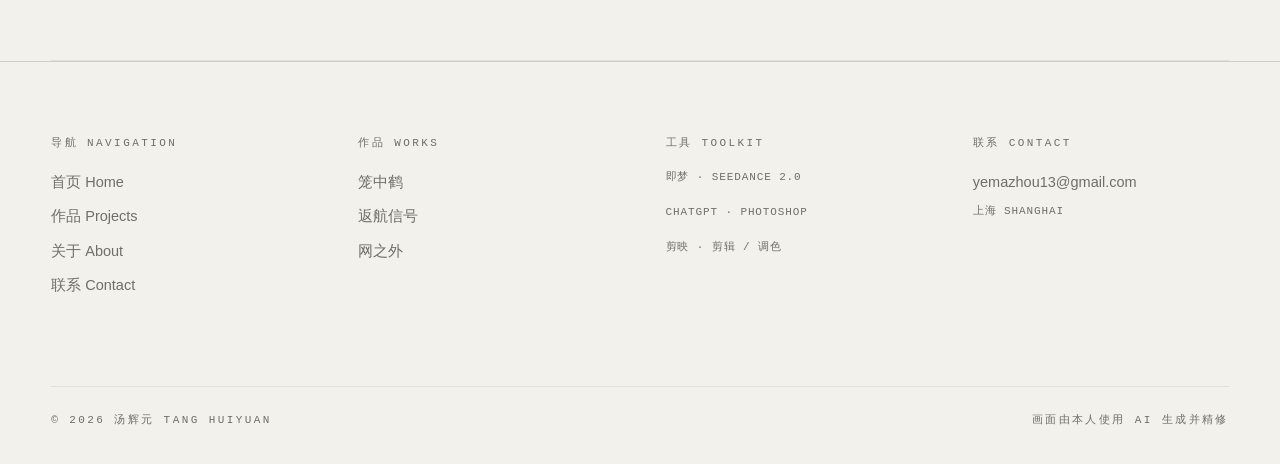
==== commit 21cda38e: "菜单圆盘：旋转限制±28°并按主体居中取景；全局图片不再被蓝点覆盖（main层级提升）" ====
--- a/index.html
+++ b/index.html
@@ -22,7 +22,7 @@
 
 <!-- 全屏菜单 -->
 <div class="menu-overlay">
-<div class="menu-circle" aria-hidden="true"><img src="assets/lhz-01-cover.jpg" alt=""></div>
+<div class="menu-circle" aria-hidden="true"><img style="object-position:60% 32%;" src="assets/lhz-01-cover.jpg" alt=""></div>
   <svg class="menu-arc" viewBox="0 0 1440 900" preserveAspectRatio="none" aria-hidden="true">
     <path d="M 380 -60 Q 850 450 320 960" stroke="rgba(240,239,233,0.16)" fill="none" stroke-width="1"/>
     <circle cx="528" cy="144" r="4" fill="#4d6bff"/>
--- a/css/style.css
+++ b/css/style.css
@@ -35,6 +35,8 @@
 * { margin: 0; padding: 0; box-sizing: border-box; }
 
 html { scroll-behavior: smooth; }
+
+main { position: relative; z-index: 2; }
 
 body {
   background: var(--bg);
@@ -838,7 +840,7 @@
 .menu-circle img {
   width: 100%; height: 100%;
   object-fit: cover;
-  transform: scale(1.32) rotate(0deg);
+  transform: scale(1.45) rotate(0deg);
   will-change: transform;
 }
 .menu-overlay:not(.open) .menu-circle { opacity: 0; transition: opacity 0.4s; }
